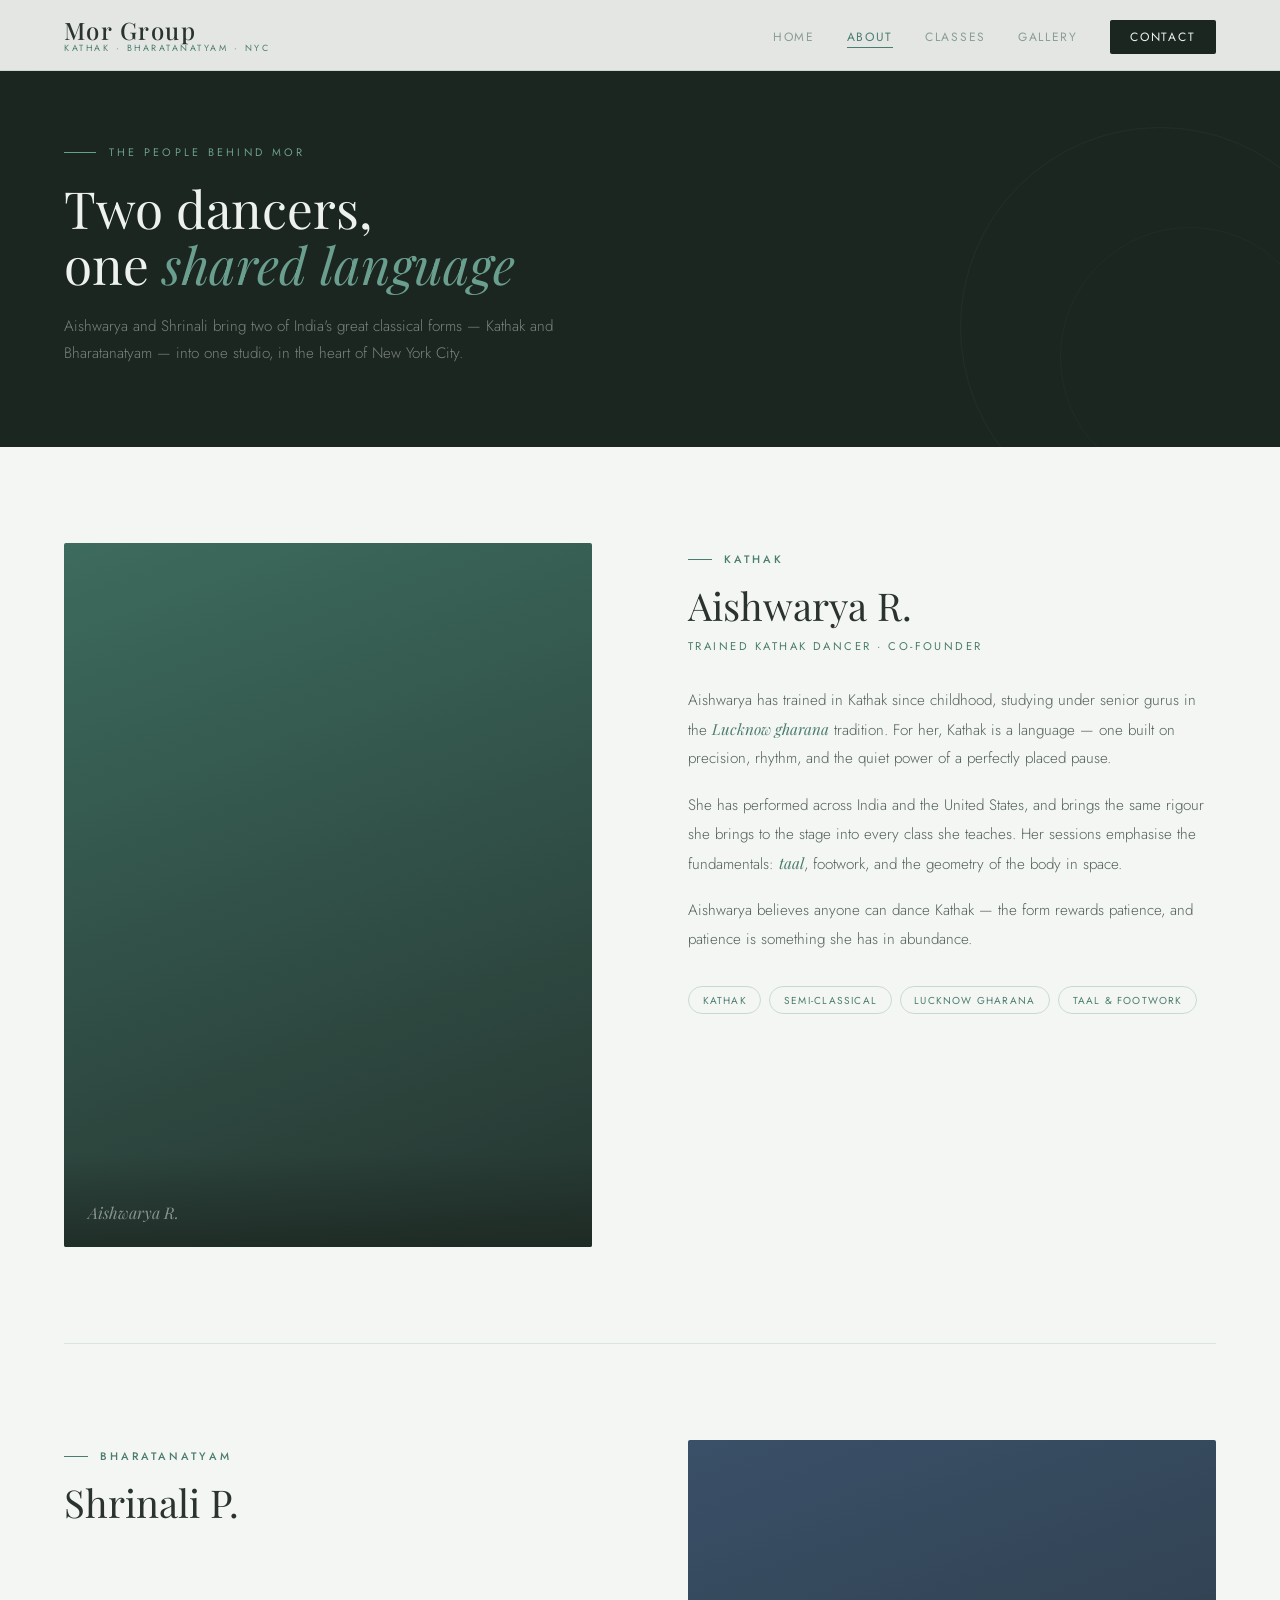
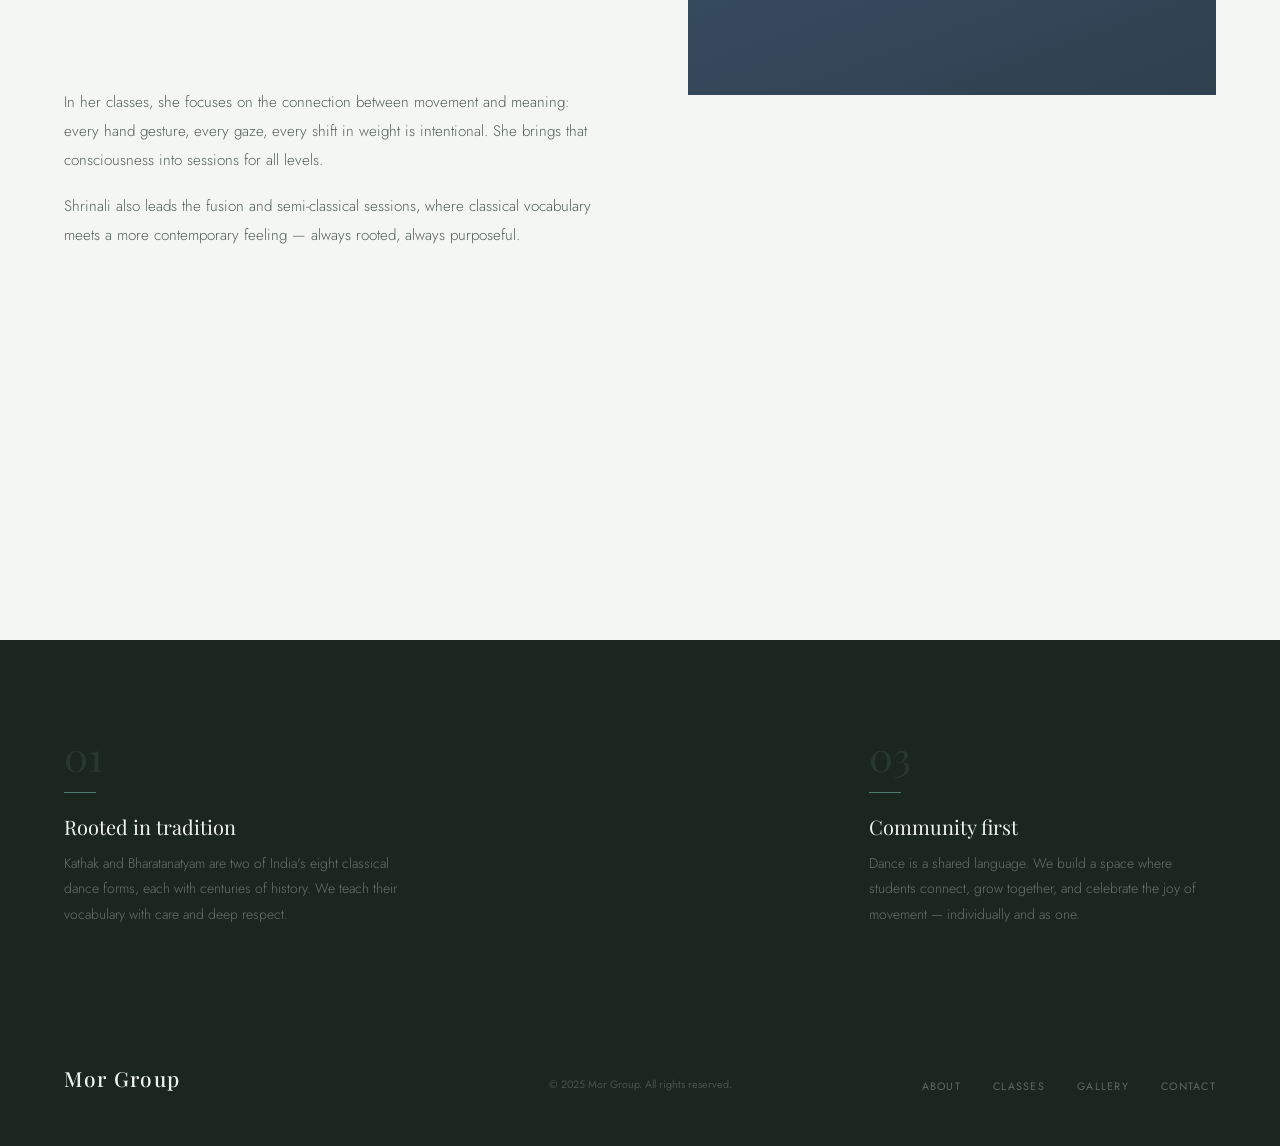
==== about.html @ d3e34741 "Initial site" ====
<!DOCTYPE html>
<html lang="en">
<head>
<meta charset="UTF-8" />
<meta name="viewport" content="width=device-width, initial-scale=1.0" />
<title>About · Mor Group</title>
<meta name="description" content="Meet Aishwarya R. and Shrinali P. — the dancers behind Mor Group." />
<link rel="preconnect" href="https://fonts.googleapis.com" />
<link rel="preconnect" href="https://fonts.gstatic.com" crossorigin />
<link href="https://fonts.googleapis.com/css2?family=Playfair+Display:ital,wght@0,400;0,500;1,400;1,500&family=Jost:wght@300;400;500&display=swap" rel="stylesheet" />
<link rel="stylesheet" href="css/style.css" />
<style>
.about-body { padding: 6rem 4rem; background: var(--bg); }

.instructor-section {
  display: grid; grid-template-columns: 1fr 1fr; gap: 6rem; align-items: start;
  margin-bottom: 6rem; padding-bottom: 6rem; border-bottom: 1px solid var(--border);
}
.instructor-section:last-child { border-bottom: none; margin-bottom: 0; padding-bottom: 0; }
.instructor-section.flip { direction: rtl; }
.instructor-section.flip > * { direction: ltr; }

.instructor-photo {
  aspect-ratio: 3/4; border-radius: 2px; overflow: hidden; position: relative;
  display: flex; align-items: flex-end;
}
.instructor-photo.aishwarya {
  background: linear-gradient(160deg, #3D6B5E, #253530);
}
.instructor-photo.shrinali {
  background: linear-gradient(160deg, #3A5068, #253035);
}
.instructor-photo img { position: absolute; inset: 0; }
.instructor-photo-label {
  position: relative; z-index: 1; width: 100%;
  padding: 3rem 1.5rem 1.5rem;
  background: linear-gradient(to top, rgba(28,38,32,0.7), transparent);
  font-family: 'Playfair Display', serif; font-style: italic;
  font-size: 1rem; color: rgba(238,242,238,0.5);
}

.instructor-text { padding-top: 0.5rem; }
.instructor-name {
  font-family: 'Playfair Display', serif;
  font-size: clamp(2rem, 3vw, 2.8rem); font-weight: 400; color: var(--text);
  margin-bottom: 0.4rem;
}
.instructor-role {
  font-size: 0.7rem; letter-spacing: 0.22em; text-transform: uppercase;
  color: var(--teal); margin-bottom: 2rem;
}
.instructor-bio p {
  font-size: 0.95rem; color: var(--text-mid); line-height: 1.9;
  font-weight: 300; margin-bottom: 1.1rem;
}
.instructor-bio p em {
  font-family: 'Playfair Display', serif; font-style: italic; color: var(--teal);
}
.instructor-tags {
  display: flex; flex-wrap: wrap; gap: 0.5rem; margin-top: 2rem;
}
.itag {
  padding: 0.35rem 0.85rem; border-radius: 100px;
  font-size: 0.63rem; letter-spacing: 0.12em; text-transform: uppercase;
  border: 1px solid var(--teal-pale); color: var(--teal);
}

/* Philosophy */
.philosophy {
  background: var(--bg-dark); padding: 6rem 4rem;
  display: grid; grid-template-columns: repeat(3,1fr); gap: 3.5rem;
  position: relative; overflow: hidden;
}
.philosophy::before {
  content: 'मोर';
  position: absolute; right: 2rem; top: 50%; transform: translateY(-50%);
  font-family: serif; font-size: 18rem; color: rgba(106,158,143,0.04);
  pointer-events: none; user-select: none; line-height: 1;
}
.phil-num {
  font-family: 'Playfair Display', serif;
  font-size: 2.5rem; color: rgba(106,158,143,0.15); line-height: 1; margin-bottom: 1rem;
}
.phil-divider { width: 2rem; height: 1px; background: var(--teal); margin-bottom: 1.2rem; }
.phil-title {
  font-family: 'Playfair Display', serif;
  font-size: 1.25rem; color: var(--text-inv); margin-bottom: 0.7rem;
}
.phil-body { font-size: 0.87rem; color: rgba(238,242,238,0.37); line-height: 1.85; font-weight: 300; }

@media (max-width: 820px) {
  .about-body { padding: 4rem 1.5rem; }
  .instructor-section { grid-template-columns: 1fr; gap: 2.5rem; margin-bottom: 4rem; padding-bottom: 4rem; }
  .instructor-section.flip { direction: ltr; }
  .philosophy { grid-template-columns: 1fr; padding: 5rem 1.5rem; gap: 2.5rem; }
  .philosophy::before { display: none; }
}
</style>
</head>
<body>

<nav id="nav">
  <a href="index.html" class="nav-logo">
    <span class="nav-logo-main">Mor Group</span>
    <span class="nav-logo-sub">Kathak · Bharatanatyam · NYC</span>
  </a>
  <ul class="nav-links">
    <li><a href="index.html">Home</a></li>
    <li><a href="about.html" class="active">About</a></li>
    <li><a href="classes.html">Classes</a></li>
    <li><a href="gallery.html">Gallery</a></li>
    <li><a href="contact.html" class="nav-cta">Contact</a></li>
  </ul>
  <button class="hamburger" aria-label="Open menu" onclick="openMenu()">
    <span></span><span></span><span></span>
  </button>
</nav>

<div class="mobile-menu" id="mobileMenu">
  <button class="mobile-close" onclick="closeMenu()">✕</button>
  <a href="index.html"   onclick="closeMenu()">Home</a>
  <a href="about.html"   onclick="closeMenu()">About</a>
  <a href="classes.html" onclick="closeMenu()">Classes</a>
  <a href="gallery.html" onclick="closeMenu()">Gallery</a>
  <a href="contact.html" onclick="closeMenu()">Contact</a>
</div>

<div class="page-header">
  <div class="page-header-eyebrow">The people behind Mor</div>
  <h1>Two dancers,<br>one <em>shared language</em></h1>
  <p class="page-header-sub">
    Aishwarya and Shrinali bring two of India's great classical forms — Kathak and Bharatanatyam —
    into one studio, in the heart of New York City.
  </p>
</div>

<div class="about-body">

  <!-- Aishwarya -->
  <div class="instructor-section">
    <div class="instructor-photo aishwarya anim">
      <!-- ADD PHOTO: <img src="images/aishwarya.jpg" alt="Aishwarya R." /> -->
      <div class="instructor-photo-label">Aishwarya R.</div>
    </div>
    <div class="instructor-text">
      <div class="stag anim">Kathak</div>
      <div class="instructor-name anim d1">Aishwarya R.</div>
      <div class="instructor-role anim d1">Trained Kathak Dancer · Co-founder</div>
      <div class="instructor-bio">
        <p class="anim d2">
          Aishwarya has trained in Kathak since childhood, studying under senior gurus in the
          <em>Lucknow gharana</em> tradition. For her, Kathak is a language — one built on precision,
          rhythm, and the quiet power of a perfectly placed pause.
        </p>
        <p class="anim d2">
          She has performed across India and the United States, and brings the same rigour
          she brings to the stage into every class she teaches. Her sessions emphasise the
          fundamentals: <em>taal</em>, footwork, and the geometry of the body in space.
        </p>
        <p class="anim d3">
          Aishwarya believes anyone can dance Kathak — the form rewards patience,
          and patience is something she has in abundance.
        </p>
      </div>
      <div class="instructor-tags anim d3">
        <span class="itag">Kathak</span>
        <span class="itag">Semi-Classical</span>
        <span class="itag">Lucknow Gharana</span>
        <span class="itag">Taal & Footwork</span>
      </div>
    </div>
  </div>

  <!-- Shrinali -->
  <div class="instructor-section flip">
    <div class="instructor-photo shrinali anim">
      <!-- ADD PHOTO: <img src="images/shrinali.jpg" alt="Shrinali P." /> -->
      <div class="instructor-photo-label">Shrinali P.</div>
    </div>
    <div class="instructor-text">
      <div class="stag anim">Bharatanatyam</div>
      <div class="instructor-name anim d1">Shrinali P.</div>
      <div class="instructor-role anim d1">Trained Bharatanatyam Dancer · Co-founder</div>
      <div class="instructor-bio">
        <p class="anim d2">
          Shrinali's foundation is in Bharatanatyam — a form built on geometry, devotion,
          and the expressive power of <em>abhinaya</em>. She trained formally from a young age
          and went on to perform and teach across studios in India before moving to New York.
        </p>
        <p class="anim d2">
          In her classes, she focuses on the connection between movement and meaning:
          every hand gesture, every gaze, every shift in weight is intentional.
          She brings that consciousness into sessions for all levels.
        </p>
        <p class="anim d3">
          Shrinali also leads the fusion and semi-classical sessions, where classical
          vocabulary meets a more contemporary feeling — always rooted, always purposeful.
        </p>
      </div>
      <div class="instructor-tags anim d3">
        <span class="itag">Bharatanatyam</span>
        <span class="itag">Abhinaya</span>
        <span class="itag">Fusion</span>
        <span class="itag">Youth Classes</span>
      </div>
    </div>
  </div>

</div>

<!-- Philosophy -->
<div class="philosophy">
  <div class="anim d1">
    <div class="phil-num">01</div>
    <div class="phil-divider"></div>
    <div class="phil-title">Rooted in tradition</div>
    <p class="phil-body">Kathak and Bharatanatyam are two of India's eight classical dance forms, each with centuries of history. We teach their vocabulary with care and deep respect.</p>
  </div>
  <div class="anim d2">
    <div class="phil-num">02</div>
    <div class="phil-divider"></div>
    <div class="phil-title">Open to everyone</div>
    <p class="phil-body">You don't need a background in dance to begin. Our beginner sessions welcome total newcomers — curiosity and an open mind are the only requirements.</p>
  </div>
  <div class="anim d3">
    <div class="phil-num">03</div>
    <div class="phil-divider"></div>
    <div class="phil-title">Community first</div>
    <p class="phil-body">Dance is a shared language. We build a space where students connect, grow together, and celebrate the joy of movement — individually and as one.</p>
  </div>
</div>

<footer>
  <div>
    <div class="footer-logo-main">Mor Group</div>
    <div class="footer-logo-sub">Kathak · Bharatanatyam · NYC</div>
  </div>
  <div class="footer-copy">© 2025 Mor Group. All rights reserved.</div>
  <ul class="footer-links">
    <li><a href="about.html">About</a></li>
    <li><a href="classes.html">Classes</a></li>
    <li><a href="gallery.html">Gallery</a></li>
    <li><a href="contact.html">Contact</a></li>
  </ul>
</footer>

<script>
const nav = document.getElementById('nav');
window.addEventListener('scroll', () => nav.classList.toggle('scrolled', window.scrollY > 40));
function openMenu()  { document.getElementById('mobileMenu').classList.add('open'); }
function closeMenu() { document.getElementById('mobileMenu').classList.remove('open'); }
const anims = document.querySelectorAll('.anim');
const obs = new IntersectionObserver(entries => {
  entries.forEach(e => { if (e.isIntersecting) { e.target.classList.add('visible'); obs.unobserve(e.target); } });
}, { threshold: 0.1 });
anims.forEach(el => obs.observe(el));
</script>
</body>
</html>
---- css/style.css ----
/* ── RESET ── */
*, *::before, *::after { box-sizing: border-box; margin: 0; padding: 0; }
html { scroll-behavior: smooth; font-size: 16px; }

/* ── PALETTE ── */
:root {
  --bg:          #F4F6F3;
  --bg-alt:      #EDF0EC;
  --bg-dark:     #1C2620;
  --bg-mid:      #253530;

  --teal:        #4A7C6F;
  --teal-light:  #6A9E8F;
  --teal-pale:   #C8D9D4;

  --gold:        #B8924A;

  --text:        #2A332E;
  --text-mid:    #526158;
  --text-muted:  #8A9E93;
  --text-inv:    #EEF2EE;

  --border:      rgba(74,124,111,0.15);
  --radius:      2px;
}

body {
  font-family: 'Jost', sans-serif;
  background: var(--bg);
  color: var(--text);
  overflow-x: hidden;
  -webkit-font-smoothing: antialiased;
}
a { text-decoration: none; color: inherit; }
img { display: block; width: 100%; height: 100%; object-fit: cover; }

/* ── NAV ── */
nav {
  position: fixed; top: 0; left: 0; right: 0; z-index: 200;
  display: flex; align-items: center; justify-content: space-between;
  padding: 1.1rem 4rem;
  background: rgba(244,246,243,0.93);
  backdrop-filter: blur(16px);
  -webkit-backdrop-filter: blur(16px);
  border-bottom: 1px solid var(--border);
  transition: box-shadow 0.3s;
}
nav.scrolled { box-shadow: 0 2px 28px rgba(28,38,32,0.07); }

.nav-logo { display: flex; flex-direction: column; line-height: 1; }
.nav-logo-main {
  font-family: 'Playfair Display', serif;
  font-size: 1.5rem; font-weight: 500; letter-spacing: 0.06em; color: var(--text);
}
.nav-logo-sub {
  font-size: 0.56rem; letter-spacing: 0.28em; text-transform: uppercase;
  color: var(--teal); margin-top: 2px;
}

.nav-links { display: flex; align-items: center; gap: 2rem; list-style: none; }
.nav-links a {
  font-size: 0.75rem; letter-spacing: 0.14em; text-transform: uppercase;
  color: var(--text-muted); transition: color 0.25s;
}
.nav-links a:hover,
.nav-links a.active { color: var(--teal); }
.nav-links a.active { border-bottom: 1px solid var(--teal); padding-bottom: 1px; }

.nav-cta {
  background: var(--bg-dark) !important;
  color: var(--text-inv) !important;
  padding: 0.5rem 1.3rem; border-radius: var(--radius);
  border-bottom: none !important;
  transition: background 0.25s !important;
}
.nav-cta:hover { background: var(--teal) !important; color: var(--text-inv) !important; }

.hamburger {
  display: none; flex-direction: column; gap: 5px;
  cursor: pointer; background: none; border: none; padding: 4px;
}
.hamburger span { display: block; width: 22px; height: 1.5px; background: var(--text); }

.mobile-menu {
  display: none; position: fixed; inset: 0; z-index: 150;
  background: var(--bg-dark); flex-direction: column;
  align-items: center; justify-content: center; gap: 2.5rem;
}
.mobile-menu.open { display: flex; }
.mobile-menu a {
  font-family: 'Playfair Display', serif;
  font-size: 2.4rem; font-weight: 400; color: var(--text-inv); transition: color 0.2s;
}
.mobile-menu a:hover { color: var(--teal-light); }
.mobile-close {
  position: absolute; top: 1.5rem; right: 2rem;
  font-size: 1.4rem; cursor: pointer; background: none;
  border: none; color: rgba(238,242,238,0.4);
}

/* ── PAGE HEADER (used on inner pages) ── */
.page-header {
  background: var(--bg-dark);
  padding: 9rem 4rem 5rem;
  position: relative; overflow: hidden;
}
.page-header::before {
  content: '';
  position: absolute; bottom: -80px; right: -80px;
  width: 400px; height: 400px;
  border: 1px solid rgba(106,158,143,0.08);
  border-radius: 50%; pointer-events: none;
}
.page-header::after {
  content: '';
  position: absolute; bottom: -40px; right: -40px;
  width: 260px; height: 260px;
  border: 1px solid rgba(106,158,143,0.05);
  border-radius: 50%; pointer-events: none;
}
.page-header-eyebrow {
  display: flex; align-items: center; gap: 0.8rem;
  font-size: 0.68rem; letter-spacing: 0.3em; text-transform: uppercase;
  color: var(--teal-light); margin-bottom: 1.25rem;
}
.page-header-eyebrow::before {
  content: ''; display: block; width: 2rem; height: 1px;
  background: var(--teal-light); flex-shrink: 0;
}
.page-header h1 {
  font-family: 'Playfair Display', serif;
  font-size: clamp(2.5rem, 4vw, 4rem); font-weight: 400;
  line-height: 1.1; color: var(--text-inv);
}
.page-header h1 em { font-style: italic; color: var(--teal-light); }
.page-header-sub {
  font-size: 0.95rem; color: rgba(238,242,238,0.45);
  line-height: 1.8; font-weight: 300; max-width: 500px; margin-top: 1.25rem;
}

/* ── SHARED HELPERS ── */
.stag {
  display: flex; align-items: center; gap: 0.75rem;
  font-size: 0.68rem; letter-spacing: 0.28em; text-transform: uppercase;
  color: var(--teal); font-weight: 500; margin-bottom: 0.75rem;
}
.stag::before { content: ''; display: block; width: 1.5rem; height: 1px; background: var(--teal); }

.stitle {
  font-family: 'Playfair Display', serif;
  font-size: clamp(1.8rem, 2.8vw, 2.6rem); font-weight: 400;
  line-height: 1.2; color: var(--text);
}
.stitle em { font-style: italic; color: var(--teal); }

.btn-primary {
  display: inline-flex; align-items: center;
  background: var(--teal); color: #fff;
  padding: 0.85rem 2rem; border-radius: var(--radius);
  font-size: 0.75rem; letter-spacing: 0.16em; text-transform: uppercase;
  font-weight: 500; transition: background 0.25s;
}
.btn-primary:hover { background: var(--teal-light); }

.btn-dark {
  display: inline-flex; align-items: center;
  background: var(--bg-dark); color: var(--text-inv);
  padding: 0.85rem 2rem; border-radius: var(--radius);
  font-size: 0.75rem; letter-spacing: 0.16em; text-transform: uppercase;
  font-weight: 500; transition: background 0.25s;
}
.btn-dark:hover { background: var(--teal); }

.btn-ghost {
  display: inline-flex; align-items: center;
  border: 1px solid rgba(106,158,143,0.35); color: rgba(238,242,238,0.6);
  padding: 0.85rem 2rem; border-radius: var(--radius);
  font-size: 0.75rem; letter-spacing: 0.16em; text-transform: uppercase;
  font-weight: 400; transition: all 0.25s;
}
.btn-ghost:hover { border-color: var(--teal-light); color: var(--text-inv); }

/* ── FOOTER ── */
footer {
  background: var(--bg-dark); padding: 2.5rem 4rem;
  display: grid; grid-template-columns: 1fr auto 1fr;
  align-items: center; gap: 2rem;
}
.footer-logo-main {
  font-family: 'Playfair Display', serif;
  font-size: 1.3rem; font-weight: 500; color: var(--text-inv); letter-spacing: 0.06em;
}
.footer-logo-sub {
  font-size: 0.55rem; letter-spacing: 0.26em; text-transform: uppercase;
  color: var(--teal-light); opacity: 0.55; margin-top: 2px;
}
.footer-copy { font-size: 0.67rem; color: rgba(238,242,238,0.22); text-align: center; }
.footer-links { display: flex; gap: 2rem; justify-content: flex-end; list-style: none; }
.footer-links a {
  font-size: 0.67rem; letter-spacing: 0.12em; text-transform: uppercase;
  color: rgba(238,242,238,0.32); transition: color 0.25s;
}
.footer-links a:hover { color: var(--teal-light); }

/* ── ANIMATIONS ── */
@keyframes fadeUp {
  from { opacity: 0; transform: translateY(20px); }
  to   { opacity: 1; transform: translateY(0); }
}
.anim { opacity: 0; }
.anim.visible { animation: fadeUp 0.75s ease forwards; }
.d1 { animation-delay: 0.08s; }
.d2 { animation-delay: 0.18s; }
.d3 { animation-delay: 0.28s; }
.d4 { animation-delay: 0.4s; }

/* ── RESPONSIVE ── */
@media (max-width: 820px) {
  nav { padding: 1rem 1.5rem; }
  .nav-links { display: none; }
  .hamburger { display: flex; }
  .page-header { padding: 7rem 1.5rem 3.5rem; }
  footer {
    grid-template-columns: 1fr; text-align: center; padding: 2rem 1.5rem; gap: 1rem;
  }
  .footer-links { justify-content: center; }
}
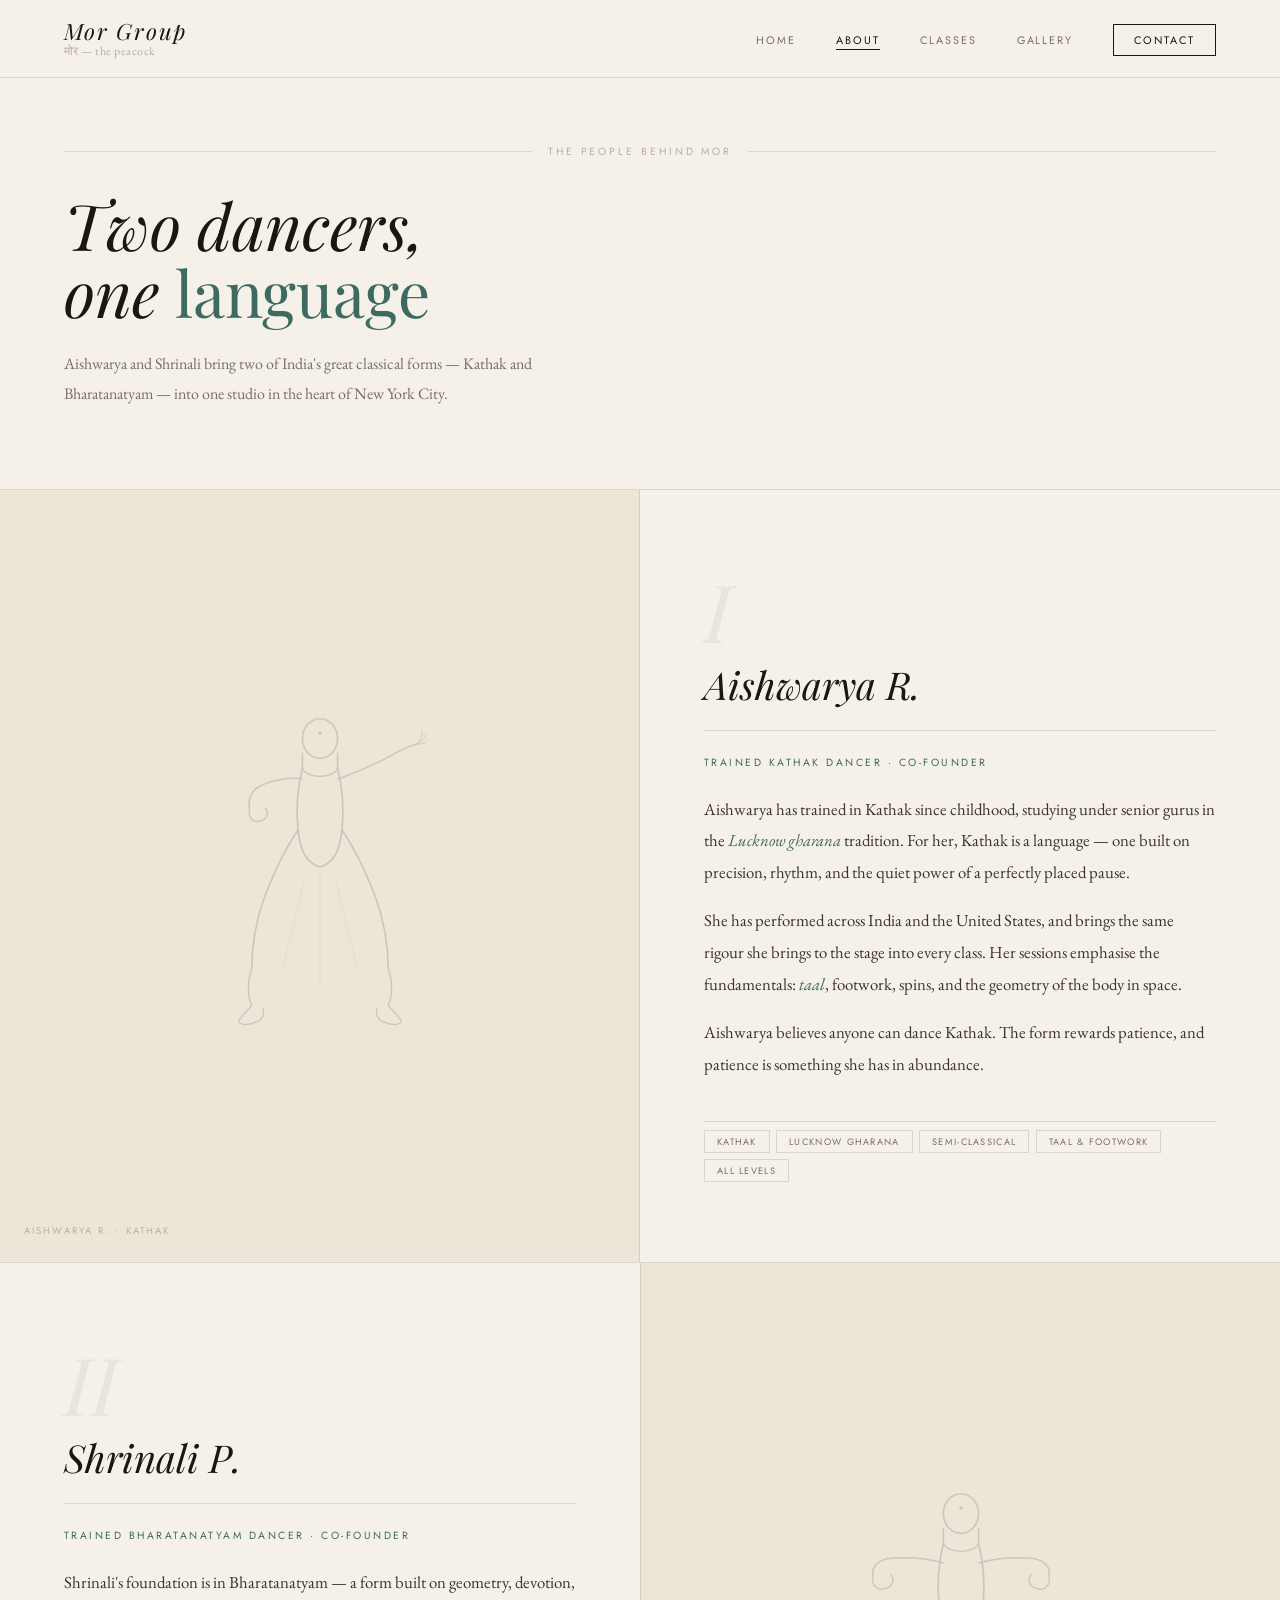
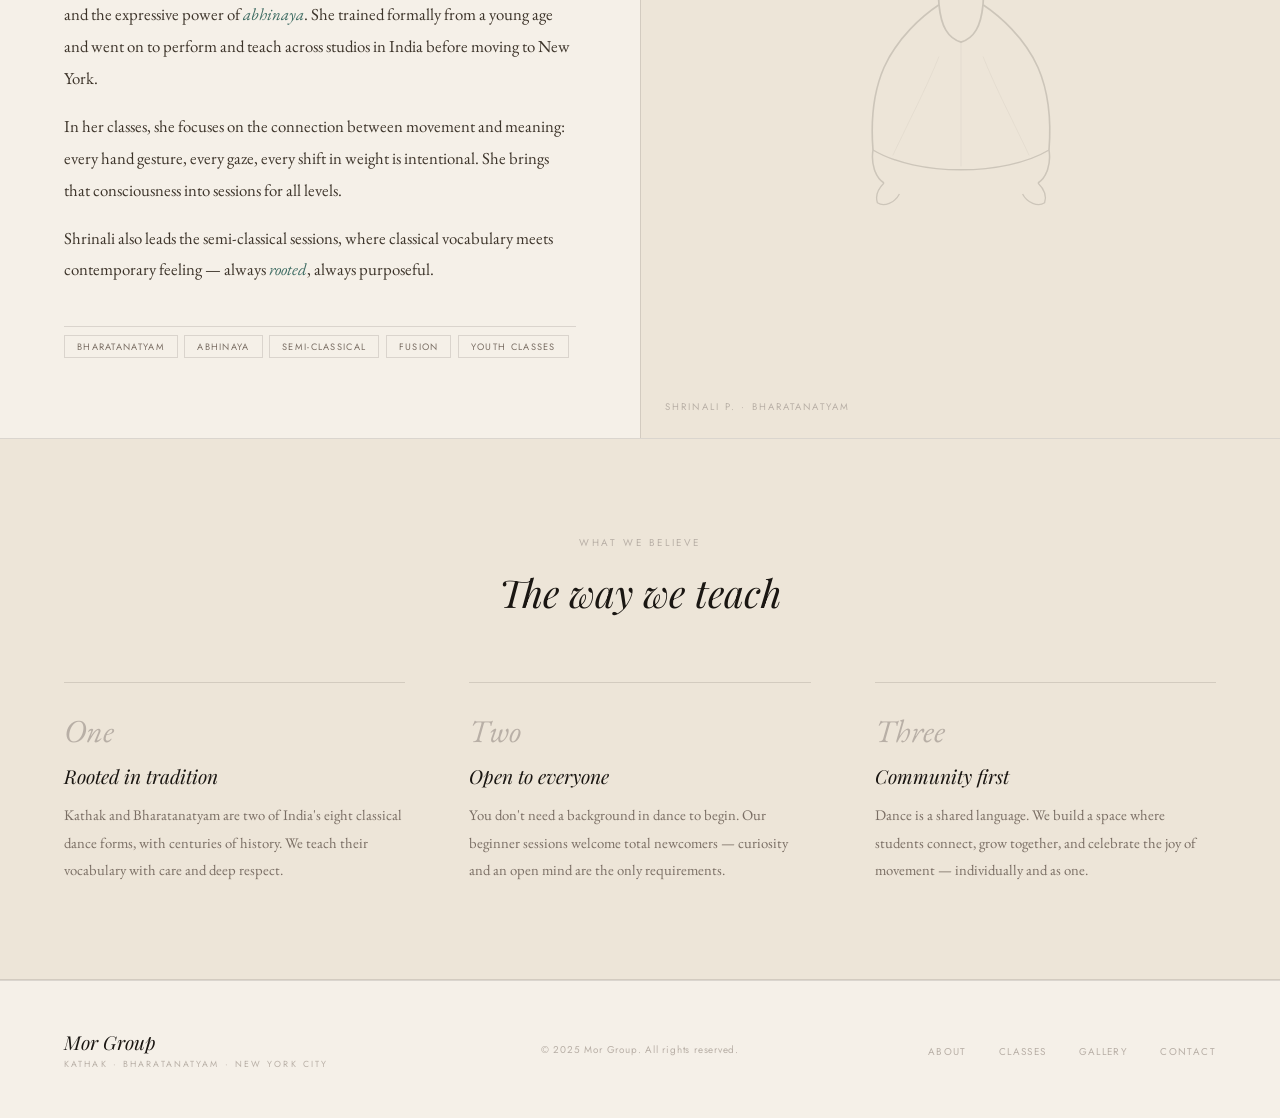
==== commit c5ab9713: "Redesign — ink editorial aesthetic" ====
--- a/about.html
+++ b/about.html
@@ -4,96 +4,97 @@
 <meta charset="UTF-8" />
 <meta name="viewport" content="width=device-width, initial-scale=1.0" />
 <title>About · Mor Group</title>
-<meta name="description" content="Meet Aishwarya R. and Shrinali P. — the dancers behind Mor Group." />
 <link rel="preconnect" href="https://fonts.googleapis.com" />
 <link rel="preconnect" href="https://fonts.gstatic.com" crossorigin />
-<link href="https://fonts.googleapis.com/css2?family=Playfair+Display:ital,wght@0,400;0,500;1,400;1,500&family=Jost:wght@300;400;500&display=swap" rel="stylesheet" />
+<link href="https://fonts.googleapis.com/css2?family=EB+Garamond:ital,wght@0,400;0,500;1,400;1,500&family=Playfair+Display:ital,wght@0,400;0,500;1,400;1,500&family=Jost:wght@300;400;500&display=swap" rel="stylesheet" />
 <link rel="stylesheet" href="css/style.css" />
 <style>
-.about-body { padding: 6rem 4rem; background: var(--bg); }
-
+
+.about-body { padding: 0; }
+
+/* Each instructor gets a full-width two-column section */
 .instructor-section {
-  display: grid; grid-template-columns: 1fr 1fr; gap: 6rem; align-items: start;
-  margin-bottom: 6rem; padding-bottom: 6rem; border-bottom: 1px solid var(--border);
-}
-.instructor-section:last-child { border-bottom: none; margin-bottom: 0; padding-bottom: 0; }
+  display: grid; grid-template-columns: 1fr 1fr;
+  border-bottom: 1px solid var(--rule); min-height: 70vh;
+}
 .instructor-section.flip { direction: rtl; }
 .instructor-section.flip > * { direction: ltr; }
 
 .instructor-photo {
-  aspect-ratio: 3/4; border-radius: 2px; overflow: hidden; position: relative;
-  display: flex; align-items: flex-end;
-}
-.instructor-photo.aishwarya {
-  background: linear-gradient(160deg, #3D6B5E, #253530);
-}
-.instructor-photo.shrinali {
-  background: linear-gradient(160deg, #3A5068, #253035);
-}
+  position: relative; overflow: hidden;
+  display: flex; align-items: center; justify-content: center;
+  background: var(--cream-warm); border-right: 1px solid var(--rule);
+  min-height: 500px;
+}
+.instructor-section.flip .instructor-photo { border-right: none; border-left: 1px solid var(--rule); }
 .instructor-photo img { position: absolute; inset: 0; }
+.instructor-svg {
+  width: 55%; max-width: 220px; opacity: 0.15;
+}
 .instructor-photo-label {
-  position: relative; z-index: 1; width: 100%;
-  padding: 3rem 1.5rem 1.5rem;
-  background: linear-gradient(to top, rgba(28,38,32,0.7), transparent);
-  font-family: 'Playfair Display', serif; font-style: italic;
-  font-size: 1rem; color: rgba(238,242,238,0.5);
-}
-
-.instructor-text { padding-top: 0.5rem; }
+  position: absolute; bottom: 1.5rem; left: 1.5rem;
+  font-family: 'Jost', sans-serif;
+  font-size: 0.6rem; letter-spacing: 0.22em; text-transform: uppercase; color: var(--ink-faint);
+}
+
+.instructor-text {
+  padding: 5rem 4rem; display: flex; flex-direction: column; justify-content: center; gap: 1.5rem;
+}
+.instructor-index {
+  font-family: 'Playfair Display', serif; font-style: italic;
+  font-size: 5rem; color: rgba(26,22,18,0.05); line-height: 1;
+  margin-bottom: -1rem;
+}
 .instructor-name {
-  font-family: 'Playfair Display', serif;
-  font-size: clamp(2rem, 3vw, 2.8rem); font-weight: 400; color: var(--text);
-  margin-bottom: 0.4rem;
+  font-family: 'Playfair Display', serif; font-style: italic;
+  font-size: clamp(2rem, 3vw, 3rem); font-weight: 400; color: var(--ink);
+  border-bottom: 1px solid var(--rule); padding-bottom: 1.25rem;
 }
 .instructor-role {
-  font-size: 0.7rem; letter-spacing: 0.22em; text-transform: uppercase;
-  color: var(--teal); margin-bottom: 2rem;
+  font-family: 'Jost', sans-serif;
+  font-size: 0.65rem; letter-spacing: 0.24em; text-transform: uppercase; color: var(--teal);
 }
 .instructor-bio p {
-  font-size: 0.95rem; color: var(--text-mid); line-height: 1.9;
-  font-weight: 300; margin-bottom: 1.1rem;
-}
-.instructor-bio p em {
-  font-family: 'Playfair Display', serif; font-style: italic; color: var(--teal);
-}
+  font-family: 'EB Garamond', serif;
+  font-size: 1.05rem; color: var(--ink-mid); line-height: 1.9; margin-bottom: 1rem;
+}
+.instructor-bio p em { color: var(--teal); }
 .instructor-tags {
-  display: flex; flex-wrap: wrap; gap: 0.5rem; margin-top: 2rem;
+  display: flex; flex-wrap: wrap; gap: 0.4rem; padding-top: 0.5rem; border-top: 1px solid var(--rule);
 }
 .itag {
-  padding: 0.35rem 0.85rem; border-radius: 100px;
-  font-size: 0.63rem; letter-spacing: 0.12em; text-transform: uppercase;
-  border: 1px solid var(--teal-pale); color: var(--teal);
+  padding: 0.25rem 0.75rem; border: 1px solid var(--rule);
+  font-family: 'Jost', sans-serif;
+  font-size: 0.58rem; letter-spacing: 0.14em; text-transform: uppercase; color: var(--ink-muted);
 }
 
 /* Philosophy */
-.philosophy {
-  background: var(--bg-dark); padding: 6rem 4rem;
-  display: grid; grid-template-columns: repeat(3,1fr); gap: 3.5rem;
-  position: relative; overflow: hidden;
-}
-.philosophy::before {
-  content: 'मोर';
-  position: absolute; right: 2rem; top: 50%; transform: translateY(-50%);
-  font-family: serif; font-size: 18rem; color: rgba(106,158,143,0.04);
-  pointer-events: none; user-select: none; line-height: 1;
-}
+.philosophy { padding: 6rem 4rem; border-bottom: 1px solid var(--rule); background: var(--cream-warm); }
+.philosophy-header { margin-bottom: 4rem; text-align: center; }
+.philosophy-title {
+  font-family: 'Playfair Display', serif; font-style: italic;
+  font-size: clamp(1.8rem, 3vw, 2.8rem); font-weight: 400; color: var(--ink);
+}
+.philosophy-grid { display: grid; grid-template-columns: repeat(3,1fr); gap: 4rem; }
+.phil-item { border-top: 1px solid var(--rule); padding-top: 2rem; }
 .phil-num {
-  font-family: 'Playfair Display', serif;
-  font-size: 2.5rem; color: rgba(106,158,143,0.15); line-height: 1; margin-bottom: 1rem;
-}
-.phil-divider { width: 2rem; height: 1px; background: var(--teal); margin-bottom: 1.2rem; }
+  font-family: 'EB Garamond', serif; font-style: italic;
+  font-size: 2rem; color: var(--ink-faint); line-height: 1; margin-bottom: 1rem;
+}
 .phil-title {
-  font-family: 'Playfair Display', serif;
-  font-size: 1.25rem; color: var(--text-inv); margin-bottom: 0.7rem;
-}
-.phil-body { font-size: 0.87rem; color: rgba(238,242,238,0.37); line-height: 1.85; font-weight: 300; }
+  font-family: 'Playfair Display', serif; font-style: italic;
+  font-size: 1.2rem; color: var(--ink); margin-bottom: 0.75rem;
+}
+.phil-body { font-size: 0.92rem; color: var(--ink-muted); line-height: 1.85; }
 
 @media (max-width: 820px) {
-  .about-body { padding: 4rem 1.5rem; }
-  .instructor-section { grid-template-columns: 1fr; gap: 2.5rem; margin-bottom: 4rem; padding-bottom: 4rem; }
+  .instructor-section { grid-template-columns: 1fr; direction: ltr; }
   .instructor-section.flip { direction: ltr; }
-  .philosophy { grid-template-columns: 1fr; padding: 5rem 1.5rem; gap: 2.5rem; }
-  .philosophy::before { display: none; }
+  .instructor-section.flip .instructor-photo { border-left: none; border-bottom: 1px solid var(--rule); }
+  .instructor-photo { min-height: 55vw; border-right: none; border-bottom: 1px solid var(--rule); }
+  .instructor-text { padding: 3rem 1.5rem; }
+  .philosophy { padding: 4rem 1.5rem; }
+  .philosophy-grid { grid-template-columns: 1fr; gap: 2.5rem; }
 }
 </style>
 </head>
@@ -102,7 +103,7 @@
 <nav id="nav">
   <a href="index.html" class="nav-logo">
     <span class="nav-logo-main">Mor Group</span>
-    <span class="nav-logo-sub">Kathak · Bharatanatyam · NYC</span>
+    <span class="nav-logo-hindi">मोर — the peacock</span>
   </a>
   <ul class="nav-links">
     <li><a href="index.html">Home</a></li>
@@ -126,11 +127,13 @@
 </div>
 
 <div class="page-header">
-  <div class="page-header-eyebrow">The people behind Mor</div>
-  <h1>Two dancers,<br>one <em>shared language</em></h1>
+  <div class="page-header-rule">
+    <span class="page-header-eyebrow">The people behind Mor</span>
+  </div>
+  <h1>Two dancers,<br>one <em>language</em></h1>
   <p class="page-header-sub">
     Aishwarya and Shrinali bring two of India's great classical forms — Kathak and Bharatanatyam —
-    into one studio, in the heart of New York City.
+    into one studio in the heart of New York City.
   </p>
 </div>
 
@@ -138,68 +141,92 @@
 
   <!-- Aishwarya -->
   <div class="instructor-section">
-    <div class="instructor-photo aishwarya anim">
+    <div class="instructor-photo anim">
       <!-- ADD PHOTO: <img src="images/aishwarya.jpg" alt="Aishwarya R." /> -->
-      <div class="instructor-photo-label">Aishwarya R.</div>
+      <svg class="instructor-svg" viewBox="0 0 200 320" fill="none" xmlns="http://www.w3.org/2000/svg" aria-hidden="true">
+        <ellipse cx="100" cy="35" rx="16" ry="18" stroke="#1A1612" stroke-width="1.5" fill="none"/>
+        <circle cx="100" cy="30" r="1.5" fill="#1A1612"/>
+        <path d="M84 48 L84 62 M116 48 L116 62" stroke="#1A1612" stroke-width="1.4"/>
+        <path d="M84 62 C88 72 112 72 116 62" stroke="#1A1612" stroke-width="1.2" fill="none"/>
+        <path d="M84 62 C80 78 78 98 80 118 C82 138 88 148 100 152 C112 148 118 138 120 118 C122 98 120 78 116 62" stroke="#1A1612" stroke-width="1.6" fill="none"/>
+        <path d="M116 72 C126 68 144 62 162 52 C172 46 180 42 188 40" stroke="#1A1612" stroke-width="1.4" fill="none"/>
+        <path d="M188 40 C192 36 194 32 192 28 M188 40 C193 37 196 35 196 31 M188 40 C194 40 197 39 198 36" stroke="#1A1612" stroke-width="0.9" fill="none"/>
+        <path d="M84 72 C74 70 58 72 46 78 C38 82 34 90 36 98" stroke="#1A1612" stroke-width="1.4" fill="none"/>
+        <path d="M36 98 C34 106 38 112 46 110 C52 108 54 102 50 98" stroke="#1A1612" stroke-width="1.2" fill="none"/>
+        <path d="M80 118 C72 130 60 152 50 178 C42 200 38 224 38 244" stroke="#1A1612" stroke-width="1.5" fill="none"/>
+        <path d="M120 118 C128 130 140 152 150 178 C158 200 162 224 162 244" stroke="#1A1612" stroke-width="1.5" fill="none"/>
+        <path d="M38 244 C34 256 34 268 38 278" stroke="#1A1612" stroke-width="1.3"/>
+        <path d="M162 244 C166 256 166 268 162 278" stroke="#1A1612" stroke-width="1.3"/>
+        <path d="M38 278 C32 284 28 288 26 292 C28 296 36 296 44 292 C48 289 50 285 48 280" stroke="#1A1612" stroke-width="1.2" fill="none"/>
+        <path d="M162 278 C168 284 172 288 174 292 C172 296 164 296 156 292 C152 289 150 285 152 280" stroke="#1A1612" stroke-width="1.2" fill="none"/>
+        <path d="M100 155 L100 260" stroke="#1A1612" stroke-width="0.7" opacity="0.4"/>
+        <path d="M85 165 C80 190 72 220 65 248" stroke="#1A1612" stroke-width="0.7" opacity="0.4"/>
+        <path d="M115 165 C120 190 128 220 135 248" stroke="#1A1612" stroke-width="0.7" opacity="0.4"/>
+      </svg>
+      <span class="instructor-photo-label">Aishwarya R. · Kathak</span>
     </div>
     <div class="instructor-text">
-      <div class="stag anim">Kathak</div>
+      <div class="instructor-index anim">I</div>
       <div class="instructor-name anim d1">Aishwarya R.</div>
       <div class="instructor-role anim d1">Trained Kathak Dancer · Co-founder</div>
-      <div class="instructor-bio">
-        <p class="anim d2">
-          Aishwarya has trained in Kathak since childhood, studying under senior gurus in the
-          <em>Lucknow gharana</em> tradition. For her, Kathak is a language — one built on precision,
-          rhythm, and the quiet power of a perfectly placed pause.
-        </p>
-        <p class="anim d2">
-          She has performed across India and the United States, and brings the same rigour
-          she brings to the stage into every class she teaches. Her sessions emphasise the
-          fundamentals: <em>taal</em>, footwork, and the geometry of the body in space.
-        </p>
-        <p class="anim d3">
-          Aishwarya believes anyone can dance Kathak — the form rewards patience,
-          and patience is something she has in abundance.
-        </p>
+      <div class="instructor-bio anim d2">
+        <p>Aishwarya has trained in Kathak since childhood, studying under senior gurus in the <em>Lucknow gharana</em> tradition. For her, Kathak is a language — one built on precision, rhythm, and the quiet power of a perfectly placed pause.</p>
+        <p>She has performed across India and the United States, and brings the same rigour she brings to the stage into every class. Her sessions emphasise the fundamentals: <em>taal</em>, footwork, spins, and the geometry of the body in space.</p>
+        <p>Aishwarya believes anyone can dance Kathak. The form rewards patience, and patience is something she has in abundance.</p>
       </div>
       <div class="instructor-tags anim d3">
         <span class="itag">Kathak</span>
+        <span class="itag">Lucknow Gharana</span>
         <span class="itag">Semi-Classical</span>
-        <span class="itag">Lucknow Gharana</span>
         <span class="itag">Taal & Footwork</span>
+        <span class="itag">All Levels</span>
       </div>
     </div>
   </div>
 
   <!-- Shrinali -->
   <div class="instructor-section flip">
-    <div class="instructor-photo shrinali anim">
+    <div class="instructor-photo anim">
       <!-- ADD PHOTO: <img src="images/shrinali.jpg" alt="Shrinali P." /> -->
-      <div class="instructor-photo-label">Shrinali P.</div>
+      <svg class="instructor-svg" viewBox="0 0 200 320" fill="none" xmlns="http://www.w3.org/2000/svg" aria-hidden="true">
+        <ellipse cx="100" cy="35" rx="16" ry="18" stroke="#1A1612" stroke-width="1.5" fill="none"/>
+        <circle cx="100" cy="30" r="1.5" fill="#1A1612"/>
+        <path d="M84 48 L84 62 M116 48 L116 62" stroke="#1A1612" stroke-width="1.4"/>
+        <path d="M84 62 C88 72 112 72 116 62" stroke="#1A1612" stroke-width="1.2" fill="none"/>
+        <path d="M84 62 C80 78 78 98 80 118 C82 138 88 148 100 152 C112 148 118 138 120 118 C122 98 120 78 116 62" stroke="#1A1612" stroke-width="1.6" fill="none"/>
+        <!-- Both arms out wide — Bharatanatyam aramandi -->
+        <path d="M84 80 C70 76 52 74 34 76 C24 78 18 84 20 92" stroke="#1A1612" stroke-width="1.4" fill="none"/>
+        <path d="M20 92 C18 100 24 106 32 103 C38 101 40 94 36 90" stroke="#1A1612" stroke-width="1.2" fill="none"/>
+        <path d="M116 80 C130 76 148 74 166 76 C176 78 182 84 180 92" stroke="#1A1612" stroke-width="1.4" fill="none"/>
+        <path d="M180 92 C182 100 176 106 168 103 C162 101 160 94 164 90" stroke="#1A1612" stroke-width="1.2" fill="none"/>
+        <!-- Wide stance skirt — aramandi position -->
+        <path d="M80 118 C65 128 42 148 30 175 C20 198 18 225 20 250" stroke="#1A1612" stroke-width="1.5"/>
+        <path d="M120 118 C135 128 158 148 170 175 C180 198 182 225 180 250" stroke="#1A1612" stroke-width="1.5"/>
+        <path d="M20 250 C40 262 70 268 100 268 C130 268 160 262 180 250" stroke="#1A1612" stroke-width="1.3"/>
+        <!-- Bent knees in aramandi -->
+        <path d="M20 250 C18 262 22 275 30 280" stroke="#1A1612" stroke-width="1.4"/>
+        <path d="M180 250 C182 262 178 275 170 280" stroke="#1A1612" stroke-width="1.4"/>
+        <path d="M30 280 C24 286 22 292 24 298 C30 302 40 298 44 290" stroke="#1A1612" stroke-width="1.2" fill="none"/>
+        <path d="M170 280 C176 286 178 292 176 298 C170 302 160 298 156 290" stroke="#1A1612" stroke-width="1.2" fill="none"/>
+        <path d="M100 152 L100 265" stroke="#1A1612" stroke-width="0.7" opacity="0.35"/>
+        <path d="M80 165 C68 195 52 225 38 255" stroke="#1A1612" stroke-width="0.7" opacity="0.35"/>
+        <path d="M120 165 C132 195 148 225 162 255" stroke="#1A1612" stroke-width="0.7" opacity="0.35"/>
+      </svg>
+      <span class="instructor-photo-label">Shrinali P. · Bharatanatyam</span>
     </div>
     <div class="instructor-text">
-      <div class="stag anim">Bharatanatyam</div>
+      <div class="instructor-index anim">II</div>
       <div class="instructor-name anim d1">Shrinali P.</div>
       <div class="instructor-role anim d1">Trained Bharatanatyam Dancer · Co-founder</div>
-      <div class="instructor-bio">
-        <p class="anim d2">
-          Shrinali's foundation is in Bharatanatyam — a form built on geometry, devotion,
-          and the expressive power of <em>abhinaya</em>. She trained formally from a young age
-          and went on to perform and teach across studios in India before moving to New York.
-        </p>
-        <p class="anim d2">
-          In her classes, she focuses on the connection between movement and meaning:
-          every hand gesture, every gaze, every shift in weight is intentional.
-          She brings that consciousness into sessions for all levels.
-        </p>
-        <p class="anim d3">
-          Shrinali also leads the fusion and semi-classical sessions, where classical
-          vocabulary meets a more contemporary feeling — always rooted, always purposeful.
-        </p>
+      <div class="instructor-bio anim d2">
+        <p>Shrinali's foundation is in Bharatanatyam — a form built on geometry, devotion, and the expressive power of <em>abhinaya</em>. She trained formally from a young age and went on to perform and teach across studios in India before moving to New York.</p>
+        <p>In her classes, she focuses on the connection between movement and meaning: every hand gesture, every gaze, every shift in weight is intentional. She brings that consciousness into sessions for all levels.</p>
+        <p>Shrinali also leads the semi-classical sessions, where classical vocabulary meets contemporary feeling — always <em>rooted</em>, always purposeful.</p>
       </div>
       <div class="instructor-tags anim d3">
         <span class="itag">Bharatanatyam</span>
         <span class="itag">Abhinaya</span>
+        <span class="itag">Semi-Classical</span>
         <span class="itag">Fusion</span>
         <span class="itag">Youth Classes</span>
       </div>
@@ -209,31 +236,34 @@
 </div>
 
 <!-- Philosophy -->
-<div class="philosophy">
-  <div class="anim d1">
-    <div class="phil-num">01</div>
-    <div class="phil-divider"></div>
-    <div class="phil-title">Rooted in tradition</div>
-    <p class="phil-body">Kathak and Bharatanatyam are two of India's eight classical dance forms, each with centuries of history. We teach their vocabulary with care and deep respect.</p>
-  </div>
-  <div class="anim d2">
-    <div class="phil-num">02</div>
-    <div class="phil-divider"></div>
-    <div class="phil-title">Open to everyone</div>
-    <p class="phil-body">You don't need a background in dance to begin. Our beginner sessions welcome total newcomers — curiosity and an open mind are the only requirements.</p>
-  </div>
-  <div class="anim d3">
-    <div class="phil-num">03</div>
-    <div class="phil-divider"></div>
-    <div class="phil-title">Community first</div>
-    <p class="phil-body">Dance is a shared language. We build a space where students connect, grow together, and celebrate the joy of movement — individually and as one.</p>
+<div class="philosophy anim">
+  <div class="philosophy-header">
+    <div class="label" style="margin-bottom:1rem;">What we believe</div>
+    <div class="philosophy-title">The way we teach</div>
+  </div>
+  <div class="philosophy-grid">
+    <div class="phil-item anim d1">
+      <div class="phil-num">One</div>
+      <div class="phil-title">Rooted in tradition</div>
+      <p class="phil-body">Kathak and Bharatanatyam are two of India's eight classical dance forms, with centuries of history. We teach their vocabulary with care and deep respect.</p>
+    </div>
+    <div class="phil-item anim d2">
+      <div class="phil-num">Two</div>
+      <div class="phil-title">Open to everyone</div>
+      <p class="phil-body">You don't need a background in dance to begin. Our beginner sessions welcome total newcomers — curiosity and an open mind are the only requirements.</p>
+    </div>
+    <div class="phil-item anim d3">
+      <div class="phil-num">Three</div>
+      <div class="phil-title">Community first</div>
+      <p class="phil-body">Dance is a shared language. We build a space where students connect, grow together, and celebrate the joy of movement — individually and as one.</p>
+    </div>
   </div>
 </div>
 
 <footer>
-  <div>
-    <div class="footer-logo-main">Mor Group</div>
-    <div class="footer-logo-sub">Kathak · Bharatanatyam · NYC</div>
+  <div class="footer-logo">
+    Mor Group
+    <span>Kathak · Bharatanatyam · New York City</span>
   </div>
   <div class="footer-copy">© 2025 Mor Group. All rights reserved.</div>
   <ul class="footer-links">
@@ -251,8 +281,8 @@
 function closeMenu() { document.getElementById('mobileMenu').classList.remove('open'); }
 const anims = document.querySelectorAll('.anim');
 const obs = new IntersectionObserver(entries => {
-  entries.forEach(e => { if (e.isIntersecting) { e.target.classList.add('visible'); obs.unobserve(e.target); } });
-}, { threshold: 0.1 });
+  entries.forEach(e => { if (e.isIntersecting) { e.target.classList.add('visible'); obs.unobserve(e.target); }});
+}, { threshold: 0.08 });
 anims.forEach(el => obs.observe(el));
 </script>
 </body>
--- a/css/style.css
+++ b/css/style.css
@@ -2,32 +2,29 @@
 *, *::before, *::after { box-sizing: border-box; margin: 0; padding: 0; }
 html { scroll-behavior: smooth; font-size: 16px; }
 
-/* ── PALETTE ── */
+/* ── PALETTE — ink on aged cream ── */
 :root {
-  --bg:          #F4F6F3;
-  --bg-alt:      #EDF0EC;
-  --bg-dark:     #1C2620;
-  --bg-mid:      #253530;
-
-  --teal:        #4A7C6F;
-  --teal-light:  #6A9E8F;
-  --teal-pale:   #C8D9D4;
-
-  --gold:        #B8924A;
-
-  --text:        #2A332E;
-  --text-mid:    #526158;
-  --text-muted:  #8A9E93;
-  --text-inv:    #EEF2EE;
-
-  --border:      rgba(74,124,111,0.15);
-  --radius:      2px;
+  --ink:        #1A1612;   /* near-black, warm */
+  --ink-mid:    #3D342A;   /* dark brown-ink */
+  --ink-muted:  #7A6E64;   /* faded ink */
+  --ink-faint:  #B8AFA6;   /* very faint ink */
+
+  --cream:      #F5F0E8;   /* aged paper */
+  --cream-warm: #EDE5D8;   /* slightly darker cream */
+  --cream-deep: #E0D5C4;   /* deeper parchment */
+
+  --teal:       #3D6B62;   /* deep muted peacock teal */
+  --teal-light: #5A8F84;
+  --gold:       #9A7A3A;   /* antique gold, used sparingly */
+
+  --rule:       rgba(26,22,18,0.12); /* thin ink rules */
+  --radius:     1px;
 }
 
 body {
-  font-family: 'Jost', sans-serif;
-  background: var(--bg);
-  color: var(--text);
+  font-family: 'EB Garamond', 'Garamond', Georgia, serif;
+  background: var(--cream);
+  color: var(--ink);
   overflow-x: hidden;
   -webkit-font-smoothing: antialiased;
 }
@@ -38,181 +35,162 @@
 nav {
   position: fixed; top: 0; left: 0; right: 0; z-index: 200;
   display: flex; align-items: center; justify-content: space-between;
-  padding: 1.1rem 4rem;
-  background: rgba(244,246,243,0.93);
-  backdrop-filter: blur(16px);
-  -webkit-backdrop-filter: blur(16px);
-  border-bottom: 1px solid var(--border);
-  transition: box-shadow 0.3s;
-}
-nav.scrolled { box-shadow: 0 2px 28px rgba(28,38,32,0.07); }
-
-.nav-logo { display: flex; flex-direction: column; line-height: 1; }
+  padding: 1.25rem 4rem;
+  background: rgba(245,240,232,0.95);
+  backdrop-filter: blur(12px);
+  -webkit-backdrop-filter: blur(12px);
+  border-bottom: 1px solid var(--rule);
+}
+nav.scrolled { box-shadow: 0 1px 20px rgba(26,22,18,0.06); }
+
+.nav-logo { display: flex; flex-direction: column; line-height: 1; gap: 3px; }
 .nav-logo-main {
   font-family: 'Playfair Display', serif;
-  font-size: 1.5rem; font-weight: 500; letter-spacing: 0.06em; color: var(--text);
-}
-.nav-logo-sub {
-  font-size: 0.56rem; letter-spacing: 0.28em; text-transform: uppercase;
-  color: var(--teal); margin-top: 2px;
-}
-
-.nav-links { display: flex; align-items: center; gap: 2rem; list-style: none; }
+  font-size: 1.4rem; font-weight: 400; letter-spacing: 0.08em; color: var(--ink);
+  font-style: italic;
+}
+.nav-logo-hindi {
+  font-size: 0.75rem; letter-spacing: 0.04em;
+  color: var(--ink-faint); font-style: normal;
+  font-family: 'EB Garamond', serif;
+}
+
+.nav-links { display: flex; align-items: center; gap: 2.5rem; list-style: none; }
 .nav-links a {
-  font-size: 0.75rem; letter-spacing: 0.14em; text-transform: uppercase;
-  color: var(--text-muted); transition: color 0.25s;
-}
-.nav-links a:hover,
-.nav-links a.active { color: var(--teal); }
-.nav-links a.active { border-bottom: 1px solid var(--teal); padding-bottom: 1px; }
-
+  font-family: 'Jost', sans-serif;
+  font-size: 0.68rem; font-weight: 400; letter-spacing: 0.18em;
+  text-transform: uppercase; color: var(--ink-muted); transition: color 0.2s;
+}
+.nav-links a:hover, .nav-links a.active { color: var(--ink); }
+.nav-links a.active { border-bottom: 1px solid var(--ink); padding-bottom: 1px; }
 .nav-cta {
-  background: var(--bg-dark) !important;
-  color: var(--text-inv) !important;
-  padding: 0.5rem 1.3rem; border-radius: var(--radius);
-  border-bottom: none !important;
-  transition: background 0.25s !important;
-}
-.nav-cta:hover { background: var(--teal) !important; color: var(--text-inv) !important; }
+  border: 1px solid var(--ink) !important;
+  color: var(--ink) !important; padding: 0.45rem 1.25rem;
+  border-bottom: 1px solid var(--ink) !important;
+  transition: all 0.2s !important;
+}
+.nav-cta:hover { background: var(--ink) !important; color: var(--cream) !important; }
+.nav-cta.active { border-bottom: 1px solid var(--ink) !important; }
 
 .hamburger {
   display: none; flex-direction: column; gap: 5px;
   cursor: pointer; background: none; border: none; padding: 4px;
 }
-.hamburger span { display: block; width: 22px; height: 1.5px; background: var(--text); }
+.hamburger span { display: block; width: 20px; height: 1px; background: var(--ink); }
 
 .mobile-menu {
   display: none; position: fixed; inset: 0; z-index: 150;
-  background: var(--bg-dark); flex-direction: column;
+  background: var(--cream); flex-direction: column;
   align-items: center; justify-content: center; gap: 2.5rem;
 }
 .mobile-menu.open { display: flex; }
 .mobile-menu a {
-  font-family: 'Playfair Display', serif;
-  font-size: 2.4rem; font-weight: 400; color: var(--text-inv); transition: color 0.2s;
-}
-.mobile-menu a:hover { color: var(--teal-light); }
+  font-family: 'Playfair Display', serif; font-style: italic;
+  font-size: 2.5rem; font-weight: 400; color: var(--ink); transition: color 0.2s;
+}
+.mobile-menu a:hover { color: var(--teal); }
 .mobile-close {
   position: absolute; top: 1.5rem; right: 2rem;
-  font-size: 1.4rem; cursor: pointer; background: none;
-  border: none; color: rgba(238,242,238,0.4);
-}
-
-/* ── PAGE HEADER (used on inner pages) ── */
+  font-size: 1.2rem; cursor: pointer; background: none;
+  border: none; color: var(--ink-faint); font-family: 'Jost', sans-serif;
+}
+
+/* ── PAGE HEADER ── */
 .page-header {
-  background: var(--bg-dark);
   padding: 9rem 4rem 5rem;
+  border-bottom: 1px solid var(--rule);
   position: relative; overflow: hidden;
 }
-.page-header::before {
-  content: '';
-  position: absolute; bottom: -80px; right: -80px;
-  width: 400px; height: 400px;
-  border: 1px solid rgba(106,158,143,0.08);
-  border-radius: 50%; pointer-events: none;
-}
-.page-header::after {
-  content: '';
-  position: absolute; bottom: -40px; right: -40px;
-  width: 260px; height: 260px;
-  border: 1px solid rgba(106,158,143,0.05);
-  border-radius: 50%; pointer-events: none;
+.page-header-rule {
+  display: flex; align-items: center; gap: 1rem; margin-bottom: 2rem;
+}
+.page-header-rule::before,
+.page-header-rule::after {
+  content: ''; flex: 1; height: 1px; background: var(--rule);
 }
 .page-header-eyebrow {
-  display: flex; align-items: center; gap: 0.8rem;
-  font-size: 0.68rem; letter-spacing: 0.3em; text-transform: uppercase;
-  color: var(--teal-light); margin-bottom: 1.25rem;
-}
-.page-header-eyebrow::before {
-  content: ''; display: block; width: 2rem; height: 1px;
-  background: var(--teal-light); flex-shrink: 0;
+  font-family: 'Jost', sans-serif;
+  font-size: 0.65rem; letter-spacing: 0.28em; text-transform: uppercase;
+  color: var(--ink-faint); white-space: nowrap;
 }
 .page-header h1 {
   font-family: 'Playfair Display', serif;
-  font-size: clamp(2.5rem, 4vw, 4rem); font-weight: 400;
-  line-height: 1.1; color: var(--text-inv);
-}
-.page-header h1 em { font-style: italic; color: var(--teal-light); }
+  font-size: clamp(2.8rem, 5vw, 5rem); font-weight: 400;
+  line-height: 1.05; color: var(--ink); font-style: italic;
+}
+.page-header h1 em { font-style: normal; color: var(--teal); }
 .page-header-sub {
-  font-size: 0.95rem; color: rgba(238,242,238,0.45);
-  line-height: 1.8; font-weight: 300; max-width: 500px; margin-top: 1.25rem;
+  font-size: 1rem; color: var(--ink-muted); line-height: 1.85;
+  max-width: 520px; margin-top: 1.5rem;
 }
 
 /* ── SHARED HELPERS ── */
-.stag {
-  display: flex; align-items: center; gap: 0.75rem;
-  font-size: 0.68rem; letter-spacing: 0.28em; text-transform: uppercase;
-  color: var(--teal); font-weight: 500; margin-bottom: 0.75rem;
-}
-.stag::before { content: ''; display: block; width: 1.5rem; height: 1px; background: var(--teal); }
-
-.stitle {
-  font-family: 'Playfair Display', serif;
-  font-size: clamp(1.8rem, 2.8vw, 2.6rem); font-weight: 400;
-  line-height: 1.2; color: var(--text);
-}
-.stitle em { font-style: italic; color: var(--teal); }
-
-.btn-primary {
-  display: inline-flex; align-items: center;
-  background: var(--teal); color: #fff;
-  padding: 0.85rem 2rem; border-radius: var(--radius);
-  font-size: 0.75rem; letter-spacing: 0.16em; text-transform: uppercase;
-  font-weight: 500; transition: background 0.25s;
-}
-.btn-primary:hover { background: var(--teal-light); }
-
-.btn-dark {
-  display: inline-flex; align-items: center;
-  background: var(--bg-dark); color: var(--text-inv);
-  padding: 0.85rem 2rem; border-radius: var(--radius);
-  font-size: 0.75rem; letter-spacing: 0.16em; text-transform: uppercase;
-  font-weight: 500; transition: background 0.25s;
-}
-.btn-dark:hover { background: var(--teal); }
-
-.btn-ghost {
-  display: inline-flex; align-items: center;
-  border: 1px solid rgba(106,158,143,0.35); color: rgba(238,242,238,0.6);
-  padding: 0.85rem 2rem; border-radius: var(--radius);
-  font-size: 0.75rem; letter-spacing: 0.16em; text-transform: uppercase;
-  font-weight: 400; transition: all 0.25s;
-}
-.btn-ghost:hover { border-color: var(--teal-light); color: var(--text-inv); }
+.label {
+  font-family: 'Jost', sans-serif;
+  font-size: 0.62rem; letter-spacing: 0.26em; text-transform: uppercase;
+  color: var(--ink-faint);
+}
+.rule { height: 1px; background: var(--rule); }
+.teal { color: var(--teal); }
+
+.btn-ink {
+  display: inline-flex; align-items: center; gap: 0.5rem;
+  border: 1px solid var(--ink); color: var(--ink);
+  padding: 0.8rem 2rem; font-family: 'Jost', sans-serif;
+  font-size: 0.68rem; letter-spacing: 0.18em; text-transform: uppercase;
+  transition: all 0.2s;
+}
+.btn-ink:hover { background: var(--ink); color: var(--cream); }
+
+.btn-teal {
+  display: inline-flex; align-items: center; gap: 0.5rem;
+  border: 1px solid var(--teal); color: var(--teal);
+  padding: 0.8rem 2rem; font-family: 'Jost', sans-serif;
+  font-size: 0.68rem; letter-spacing: 0.18em; text-transform: uppercase;
+  transition: all 0.2s;
+}
+.btn-teal:hover { background: var(--teal); color: var(--cream); }
 
 /* ── FOOTER ── */
 footer {
-  background: var(--bg-dark); padding: 2.5rem 4rem;
+  border-top: 1px solid var(--rule);
+  padding: 3rem 4rem;
   display: grid; grid-template-columns: 1fr auto 1fr;
   align-items: center; gap: 2rem;
 }
-.footer-logo-main {
+.footer-logo {
   font-family: 'Playfair Display', serif;
-  font-size: 1.3rem; font-weight: 500; color: var(--text-inv); letter-spacing: 0.06em;
-}
-.footer-logo-sub {
-  font-size: 0.55rem; letter-spacing: 0.26em; text-transform: uppercase;
-  color: var(--teal-light); opacity: 0.55; margin-top: 2px;
-}
-.footer-copy { font-size: 0.67rem; color: rgba(238,242,238,0.22); text-align: center; }
+  font-size: 1.2rem; font-weight: 400; font-style: italic; color: var(--ink);
+}
+.footer-logo span {
+  display: block; font-family: 'Jost', sans-serif; font-style: normal;
+  font-size: 0.55rem; letter-spacing: 0.24em; text-transform: uppercase;
+  color: var(--ink-faint); margin-top: 3px;
+}
+.footer-copy {
+  font-family: 'Jost', sans-serif;
+  font-size: 0.62rem; color: var(--ink-faint); text-align: center; letter-spacing: 0.08em;
+}
 .footer-links { display: flex; gap: 2rem; justify-content: flex-end; list-style: none; }
 .footer-links a {
-  font-size: 0.67rem; letter-spacing: 0.12em; text-transform: uppercase;
-  color: rgba(238,242,238,0.32); transition: color 0.25s;
-}
-.footer-links a:hover { color: var(--teal-light); }
+  font-family: 'Jost', sans-serif;
+  font-size: 0.62rem; letter-spacing: 0.14em; text-transform: uppercase;
+  color: var(--ink-faint); transition: color 0.2s;
+}
+.footer-links a:hover { color: var(--ink); }
 
 /* ── ANIMATIONS ── */
 @keyframes fadeUp {
-  from { opacity: 0; transform: translateY(20px); }
+  from { opacity: 0; transform: translateY(18px); }
   to   { opacity: 1; transform: translateY(0); }
 }
 .anim { opacity: 0; }
-.anim.visible { animation: fadeUp 0.75s ease forwards; }
-.d1 { animation-delay: 0.08s; }
-.d2 { animation-delay: 0.18s; }
-.d3 { animation-delay: 0.28s; }
-.d4 { animation-delay: 0.4s; }
+.anim.visible { animation: fadeUp 0.9s ease forwards; }
+.d1 { animation-delay: 0.05s; }
+.d2 { animation-delay: 0.15s; }
+.d3 { animation-delay: 0.25s; }
+.d4 { animation-delay: 0.38s; }
+.d5 { animation-delay: 0.5s; }
 
 /* ── RESPONSIVE ── */
 @media (max-width: 820px) {
@@ -220,8 +198,6 @@
   .nav-links { display: none; }
   .hamburger { display: flex; }
   .page-header { padding: 7rem 1.5rem 3.5rem; }
-  footer {
-    grid-template-columns: 1fr; text-align: center; padding: 2rem 1.5rem; gap: 1rem;
-  }
+  footer { grid-template-columns: 1fr; text-align: center; padding: 2.5rem 1.5rem; gap: 1.5rem; }
   .footer-links { justify-content: center; }
 }
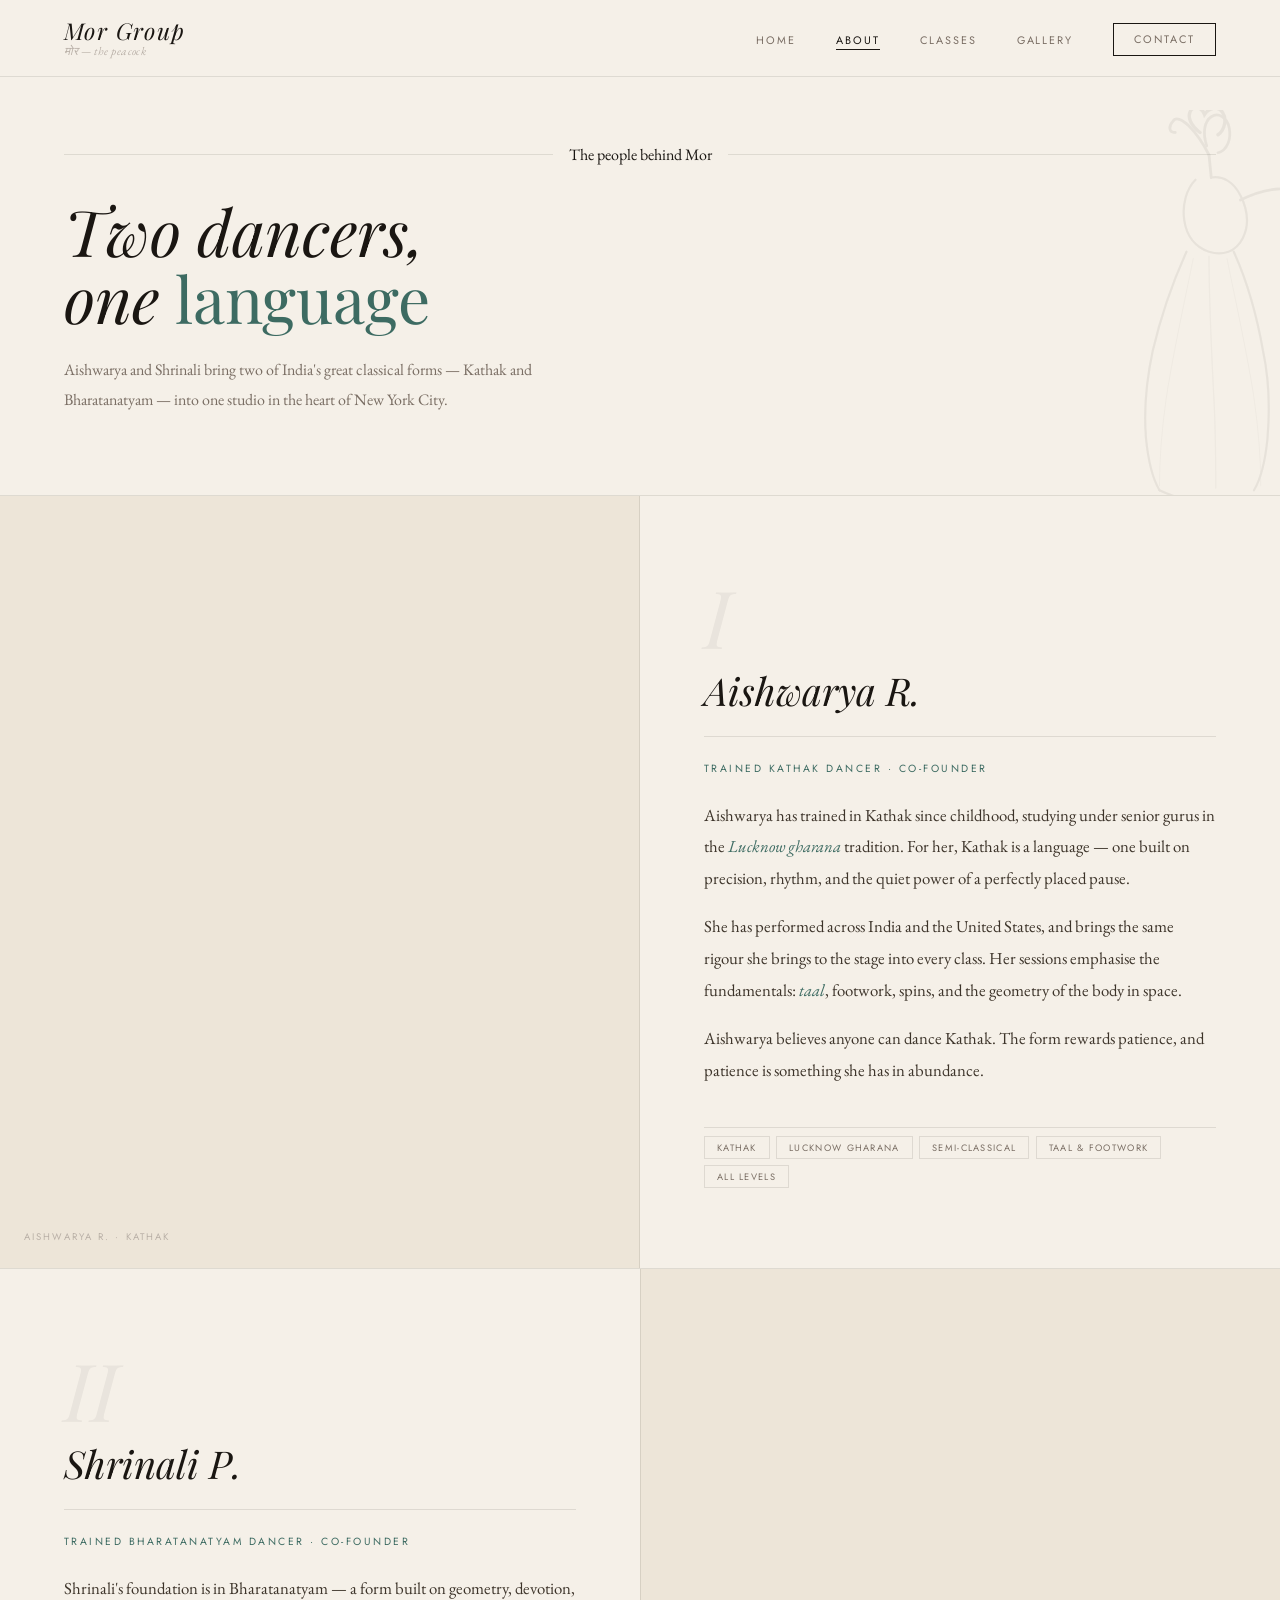
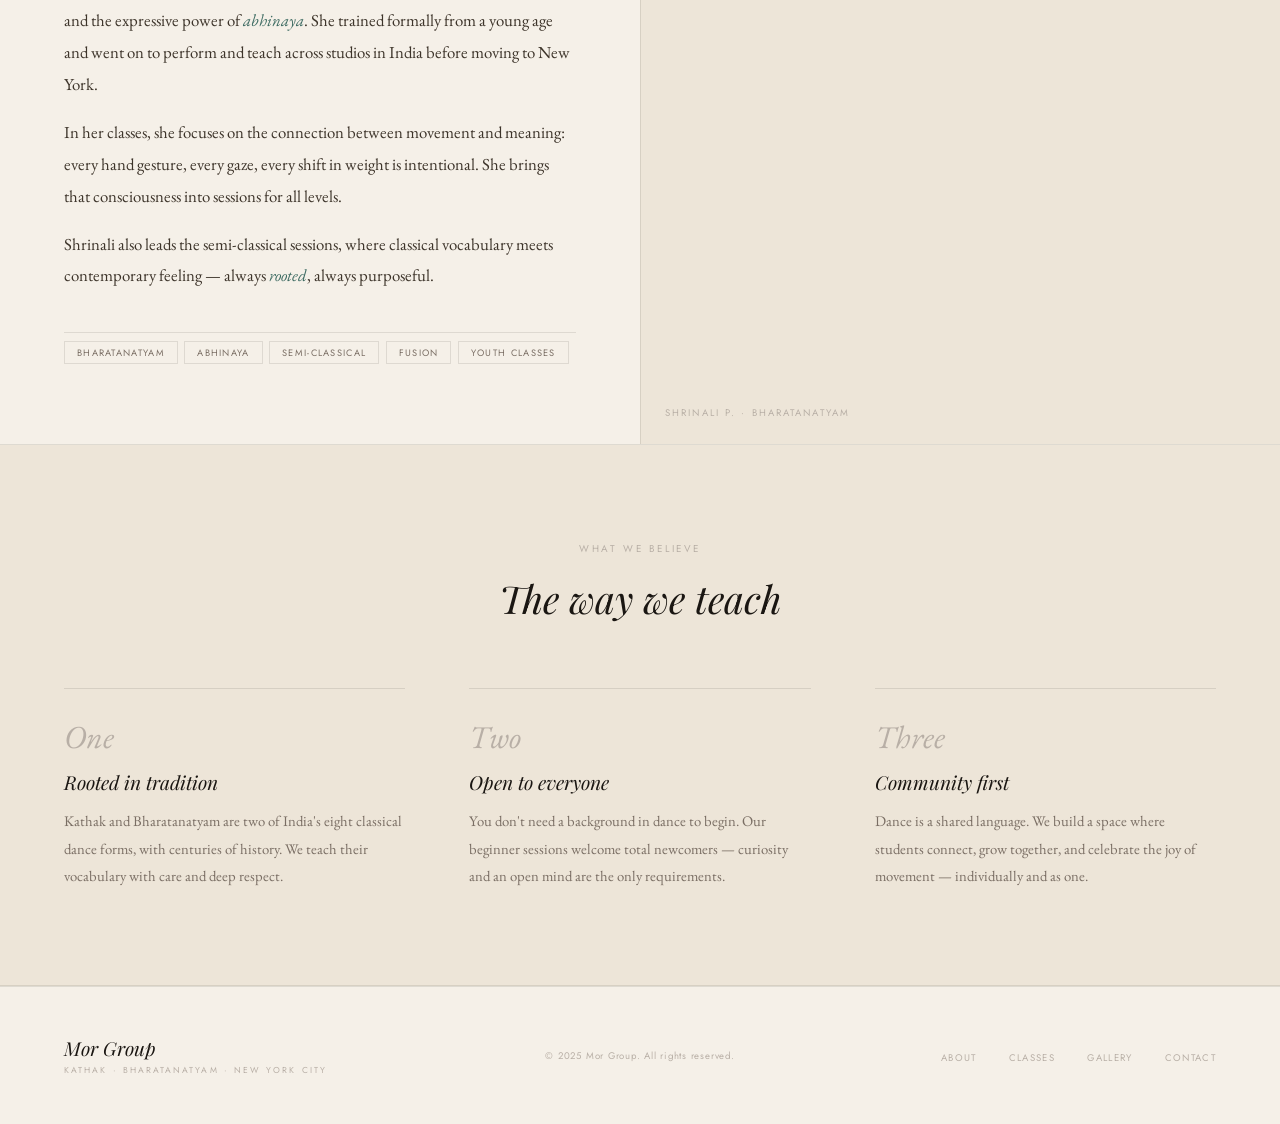
==== commit 185ca3e3: "Final design — ink motifs" ====
--- a/about.html
+++ b/about.html
@@ -127,6 +127,21 @@
 </div>
 
 <div class="page-header">
+  <!-- Dancer B motif — subtle background -->
+  <svg style="position:absolute;bottom:-20px;right:-10px;width:180px;opacity:0.06;pointer-events:none;user-select:none;" viewBox="0 0 160 360" fill="none" xmlns="http://www.w3.org/2000/svg" aria-hidden="true">
+    <path d="M86 32 C82 20 84 10 90 6 C96 2 104 6 106 16 C108 26 104 36 96 38" stroke="#1A1612" stroke-width="2.5" fill="none" stroke-linecap="round"/>
+    <path d="M80 20 C72 14 68 6 72 0 C76 -4 82 -2 84 4 C88 -2 96 -4 100 2 C104 8 102 18 96 22" stroke="#1A1612" stroke-width="3" fill="none" stroke-linecap="round"/>
+    <path d="M88 40 C84 32 78 22 70 14 C64 8 58 6 56 10 C52 14 52 20 58 20" stroke="#1A1612" stroke-width="2.5" fill="none" stroke-linecap="round"/>
+    <path d="M88 40 L90 60" stroke="#1A1612" stroke-width="2.5" fill="none" stroke-linecap="round"/>
+    <path d="M76 62 C68 70 64 84 66 98 C68 112 76 122 88 126 C100 130 112 126 118 114 C124 102 122 88 116 76 C110 64 100 58 90 60" stroke="#1A1612" stroke-width="2" fill="none" stroke-linecap="round"/>
+    <path d="M116 80 C128 74 142 70 154 70 C160 70 162 74 160 78" stroke="#1A1612" stroke-width="2.5" fill="none" stroke-linecap="round"/>
+    <path d="M68 126 C58 148 46 180 38 214 C32 242 30 268 32 292 C34 312 38 328 44 338" stroke="#1A1612" stroke-width="2" fill="none" stroke-linecap="round"/>
+    <path d="M110 126 C120 148 130 180 136 214 C142 242 142 268 140 292 C138 312 134 328 128 338" stroke="#1A1612" stroke-width="2" fill="none" stroke-linecap="round"/>
+    <path d="M44 338 C70 350 100 354 128 350" stroke="#1A1612" stroke-width="2" fill="none" stroke-linecap="round"/>
+    <path d="M88 130 C88 168 90 210 92 250 C94 282 94 310 94 336" stroke="#1A1612" stroke-width="1.2" fill="none" stroke-linecap="round" opacity="0.5"/>
+    <path d="M74 132 C66 172 56 216 50 256 C46 284 44 310 44 334" stroke="#1A1612" stroke-width="1" fill="none" stroke-linecap="round" opacity="0.38"/>
+    <path d="M104 132 C112 172 122 216 128 256 C132 284 134 310 134 334" stroke="#1A1612" stroke-width="1" fill="none" stroke-linecap="round" opacity="0.38"/>
+  </svg>
   <div class="page-header-rule">
     <span class="page-header-eyebrow">The people behind Mor</span>
   </div>
@@ -143,26 +158,7 @@
   <div class="instructor-section">
     <div class="instructor-photo anim">
       <!-- ADD PHOTO: <img src="images/aishwarya.jpg" alt="Aishwarya R." /> -->
-      <svg class="instructor-svg" viewBox="0 0 200 320" fill="none" xmlns="http://www.w3.org/2000/svg" aria-hidden="true">
-        <ellipse cx="100" cy="35" rx="16" ry="18" stroke="#1A1612" stroke-width="1.5" fill="none"/>
-        <circle cx="100" cy="30" r="1.5" fill="#1A1612"/>
-        <path d="M84 48 L84 62 M116 48 L116 62" stroke="#1A1612" stroke-width="1.4"/>
-        <path d="M84 62 C88 72 112 72 116 62" stroke="#1A1612" stroke-width="1.2" fill="none"/>
-        <path d="M84 62 C80 78 78 98 80 118 C82 138 88 148 100 152 C112 148 118 138 120 118 C122 98 120 78 116 62" stroke="#1A1612" stroke-width="1.6" fill="none"/>
-        <path d="M116 72 C126 68 144 62 162 52 C172 46 180 42 188 40" stroke="#1A1612" stroke-width="1.4" fill="none"/>
-        <path d="M188 40 C192 36 194 32 192 28 M188 40 C193 37 196 35 196 31 M188 40 C194 40 197 39 198 36" stroke="#1A1612" stroke-width="0.9" fill="none"/>
-        <path d="M84 72 C74 70 58 72 46 78 C38 82 34 90 36 98" stroke="#1A1612" stroke-width="1.4" fill="none"/>
-        <path d="M36 98 C34 106 38 112 46 110 C52 108 54 102 50 98" stroke="#1A1612" stroke-width="1.2" fill="none"/>
-        <path d="M80 118 C72 130 60 152 50 178 C42 200 38 224 38 244" stroke="#1A1612" stroke-width="1.5" fill="none"/>
-        <path d="M120 118 C128 130 140 152 150 178 C158 200 162 224 162 244" stroke="#1A1612" stroke-width="1.5" fill="none"/>
-        <path d="M38 244 C34 256 34 268 38 278" stroke="#1A1612" stroke-width="1.3"/>
-        <path d="M162 244 C166 256 166 268 162 278" stroke="#1A1612" stroke-width="1.3"/>
-        <path d="M38 278 C32 284 28 288 26 292 C28 296 36 296 44 292 C48 289 50 285 48 280" stroke="#1A1612" stroke-width="1.2" fill="none"/>
-        <path d="M162 278 C168 284 172 288 174 292 C172 296 164 296 156 292 C152 289 150 285 152 280" stroke="#1A1612" stroke-width="1.2" fill="none"/>
-        <path d="M100 155 L100 260" stroke="#1A1612" stroke-width="0.7" opacity="0.4"/>
-        <path d="M85 165 C80 190 72 220 65 248" stroke="#1A1612" stroke-width="0.7" opacity="0.4"/>
-        <path d="M115 165 C120 190 128 220 135 248" stroke="#1A1612" stroke-width="0.7" opacity="0.4"/>
-      </svg>
+      <!-- ADD PHOTO: <img src="images/aishwarya.jpg" alt="Aishwarya R." /> -->
       <span class="instructor-photo-label">Aishwarya R. · Kathak</span>
     </div>
     <div class="instructor-text">
@@ -188,30 +184,7 @@
   <div class="instructor-section flip">
     <div class="instructor-photo anim">
       <!-- ADD PHOTO: <img src="images/shrinali.jpg" alt="Shrinali P." /> -->
-      <svg class="instructor-svg" viewBox="0 0 200 320" fill="none" xmlns="http://www.w3.org/2000/svg" aria-hidden="true">
-        <ellipse cx="100" cy="35" rx="16" ry="18" stroke="#1A1612" stroke-width="1.5" fill="none"/>
-        <circle cx="100" cy="30" r="1.5" fill="#1A1612"/>
-        <path d="M84 48 L84 62 M116 48 L116 62" stroke="#1A1612" stroke-width="1.4"/>
-        <path d="M84 62 C88 72 112 72 116 62" stroke="#1A1612" stroke-width="1.2" fill="none"/>
-        <path d="M84 62 C80 78 78 98 80 118 C82 138 88 148 100 152 C112 148 118 138 120 118 C122 98 120 78 116 62" stroke="#1A1612" stroke-width="1.6" fill="none"/>
-        <!-- Both arms out wide — Bharatanatyam aramandi -->
-        <path d="M84 80 C70 76 52 74 34 76 C24 78 18 84 20 92" stroke="#1A1612" stroke-width="1.4" fill="none"/>
-        <path d="M20 92 C18 100 24 106 32 103 C38 101 40 94 36 90" stroke="#1A1612" stroke-width="1.2" fill="none"/>
-        <path d="M116 80 C130 76 148 74 166 76 C176 78 182 84 180 92" stroke="#1A1612" stroke-width="1.4" fill="none"/>
-        <path d="M180 92 C182 100 176 106 168 103 C162 101 160 94 164 90" stroke="#1A1612" stroke-width="1.2" fill="none"/>
-        <!-- Wide stance skirt — aramandi position -->
-        <path d="M80 118 C65 128 42 148 30 175 C20 198 18 225 20 250" stroke="#1A1612" stroke-width="1.5"/>
-        <path d="M120 118 C135 128 158 148 170 175 C180 198 182 225 180 250" stroke="#1A1612" stroke-width="1.5"/>
-        <path d="M20 250 C40 262 70 268 100 268 C130 268 160 262 180 250" stroke="#1A1612" stroke-width="1.3"/>
-        <!-- Bent knees in aramandi -->
-        <path d="M20 250 C18 262 22 275 30 280" stroke="#1A1612" stroke-width="1.4"/>
-        <path d="M180 250 C182 262 178 275 170 280" stroke="#1A1612" stroke-width="1.4"/>
-        <path d="M30 280 C24 286 22 292 24 298 C30 302 40 298 44 290" stroke="#1A1612" stroke-width="1.2" fill="none"/>
-        <path d="M170 280 C176 286 178 292 176 298 C170 302 160 298 156 290" stroke="#1A1612" stroke-width="1.2" fill="none"/>
-        <path d="M100 152 L100 265" stroke="#1A1612" stroke-width="0.7" opacity="0.35"/>
-        <path d="M80 165 C68 195 52 225 38 255" stroke="#1A1612" stroke-width="0.7" opacity="0.35"/>
-        <path d="M120 165 C132 195 148 225 162 255" stroke="#1A1612" stroke-width="0.7" opacity="0.35"/>
-      </svg>
+      <!-- ADD PHOTO: <img src="images/aishwarya.jpg" alt="Aishwarya R." /> -->
       <span class="instructor-photo-label">Shrinali P. · Bharatanatyam</span>
     </div>
     <div class="instructor-text">
--- a/css/style.css
+++ b/css/style.css
@@ -2,27 +2,23 @@
 *, *::before, *::after { box-sizing: border-box; margin: 0; padding: 0; }
 html { scroll-behavior: smooth; font-size: 16px; }
 
-/* ── PALETTE — ink on aged cream ── */
 :root {
-  --ink:        #1A1612;   /* near-black, warm */
-  --ink-mid:    #3D342A;   /* dark brown-ink */
-  --ink-muted:  #7A6E64;   /* faded ink */
-  --ink-faint:  #B8AFA6;   /* very faint ink */
-
-  --cream:      #F5F0E8;   /* aged paper */
-  --cream-warm: #EDE5D8;   /* slightly darker cream */
-  --cream-deep: #E0D5C4;   /* deeper parchment */
-
-  --teal:       #3D6B62;   /* deep muted peacock teal */
+  --ink:        #1A1612;
+  --ink-mid:    #3D342A;
+  --ink-muted:  #7A6E64;
+  --ink-faint:  #B8AFA6;
+  --cream:      #F5F0E8;
+  --cream-warm: #EDE5D8;
+  --cream-deep: #E0D5C4;
+  --teal:       #3D6B62;
   --teal-light: #5A8F84;
-  --gold:       #9A7A3A;   /* antique gold, used sparingly */
-
-  --rule:       rgba(26,22,18,0.12); /* thin ink rules */
+  --gold:       #9A7A3A;
+  --rule:       rgba(26,22,18,0.1);
   --radius:     1px;
 }
 
 body {
-  font-family: 'EB Garamond', 'Garamond', Georgia, serif;
+  font-family: 'EB Garamond', Georgia, serif;
   background: var(--cream);
   color: var(--ink);
   overflow-x: hidden;
@@ -35,42 +31,39 @@
 nav {
   position: fixed; top: 0; left: 0; right: 0; z-index: 200;
   display: flex; align-items: center; justify-content: space-between;
-  padding: 1.25rem 4rem;
+  padding: 1.2rem 4rem;
   background: rgba(245,240,232,0.95);
-  backdrop-filter: blur(12px);
-  -webkit-backdrop-filter: blur(12px);
+  backdrop-filter: blur(14px); -webkit-backdrop-filter: blur(14px);
   border-bottom: 1px solid var(--rule);
+  transition: box-shadow 0.3s;
 }
-nav.scrolled { box-shadow: 0 1px 20px rgba(26,22,18,0.06); }
+nav.scrolled { box-shadow: 0 1px 24px rgba(26,22,18,0.06); }
 
 .nav-logo { display: flex; flex-direction: column; line-height: 1; gap: 3px; }
 .nav-logo-main {
   font-family: 'Playfair Display', serif;
-  font-size: 1.4rem; font-weight: 400; letter-spacing: 0.08em; color: var(--ink);
-  font-style: italic;
+  font-size: 1.45rem; font-weight: 400; font-style: italic;
+  letter-spacing: 0.06em; color: var(--ink);
 }
 .nav-logo-hindi {
-  font-size: 0.75rem; letter-spacing: 0.04em;
-  color: var(--ink-faint); font-style: normal;
-  font-family: 'EB Garamond', serif;
+  font-family: 'EB Garamond', serif; font-style: italic;
+  font-size: 0.72rem; color: var(--ink-faint); letter-spacing: 0.04em;
 }
 
 .nav-links { display: flex; align-items: center; gap: 2.5rem; list-style: none; }
 .nav-links a {
   font-family: 'Jost', sans-serif;
-  font-size: 0.68rem; font-weight: 400; letter-spacing: 0.18em;
-  text-transform: uppercase; color: var(--ink-muted); transition: color 0.2s;
+  font-size: 0.68rem; letter-spacing: 0.18em; text-transform: uppercase;
+  color: var(--ink-muted); transition: color 0.2s;
 }
 .nav-links a:hover, .nav-links a.active { color: var(--ink); }
-.nav-links a.active { border-bottom: 1px solid var(--ink); padding-bottom: 1px; }
+.nav-links a.active { border-bottom: 1px solid currentColor; padding-bottom: 1px; }
 .nav-cta {
   border: 1px solid var(--ink) !important;
-  color: var(--ink) !important; padding: 0.45rem 1.25rem;
-  border-bottom: 1px solid var(--ink) !important;
+  padding: 0.45rem 1.25rem;
   transition: all 0.2s !important;
 }
 .nav-cta:hover { background: var(--ink) !important; color: var(--cream) !important; }
-.nav-cta.active { border-bottom: 1px solid var(--ink) !important; }
 
 .hamburger {
   display: none; flex-direction: column; gap: 5px;
@@ -86,7 +79,7 @@
 .mobile-menu.open { display: flex; }
 .mobile-menu a {
   font-family: 'Playfair Display', serif; font-style: italic;
-  font-size: 2.5rem; font-weight: 400; color: var(--ink); transition: color 0.2s;
+  font-size: 2.5rem; color: var(--ink); transition: color 0.2s;
 }
 .mobile-menu a:hover { color: var(--teal); }
 .mobile-close {
@@ -101,22 +94,20 @@
   border-bottom: 1px solid var(--rule);
   position: relative; overflow: hidden;
 }
-.page-header-rule {
+.page-header-eyebrow {
   display: flex; align-items: center; gap: 1rem; margin-bottom: 2rem;
 }
-.page-header-rule::before,
-.page-header-rule::after {
-  content: ''; flex: 1; height: 1px; background: var(--rule);
-}
-.page-header-eyebrow {
+.page-header-eyebrow::before,
+.page-header-eyebrow::after { content: ''; flex: 1; height: 1px; background: var(--rule); }
+.page-header-eyebrow span {
   font-family: 'Jost', sans-serif;
-  font-size: 0.65rem; letter-spacing: 0.28em; text-transform: uppercase;
+  font-size: 0.62rem; letter-spacing: 0.26em; text-transform: uppercase;
   color: var(--ink-faint); white-space: nowrap;
 }
 .page-header h1 {
-  font-family: 'Playfair Display', serif;
+  font-family: 'Playfair Display', serif; font-style: italic;
   font-size: clamp(2.8rem, 5vw, 5rem); font-weight: 400;
-  line-height: 1.05; color: var(--ink); font-style: italic;
+  line-height: 1.05; color: var(--ink);
 }
 .page-header h1 em { font-style: normal; color: var(--teal); }
 .page-header-sub {
@@ -124,73 +115,68 @@
   max-width: 520px; margin-top: 1.5rem;
 }
 
-/* ── SHARED HELPERS ── */
+/* ── MOTIF HELPER ── */
+.motif {
+  position: absolute; pointer-events: none; user-select: none;
+  opacity: 0.07;
+}
+
+/* ── HELPERS ── */
 .label {
   font-family: 'Jost', sans-serif;
-  font-size: 0.62rem; letter-spacing: 0.26em; text-transform: uppercase;
-  color: var(--ink-faint);
+  font-size: 0.62rem; letter-spacing: 0.26em; text-transform: uppercase; color: var(--ink-faint);
 }
-.rule { height: 1px; background: var(--rule); }
-.teal { color: var(--teal); }
-
 .btn-ink {
   display: inline-flex; align-items: center; gap: 0.5rem;
   border: 1px solid var(--ink); color: var(--ink);
   padding: 0.8rem 2rem; font-family: 'Jost', sans-serif;
-  font-size: 0.68rem; letter-spacing: 0.18em; text-transform: uppercase;
-  transition: all 0.2s;
+  font-size: 0.68rem; letter-spacing: 0.18em; text-transform: uppercase; transition: all 0.2s;
 }
 .btn-ink:hover { background: var(--ink); color: var(--cream); }
-
 .btn-teal {
   display: inline-flex; align-items: center; gap: 0.5rem;
   border: 1px solid var(--teal); color: var(--teal);
   padding: 0.8rem 2rem; font-family: 'Jost', sans-serif;
-  font-size: 0.68rem; letter-spacing: 0.18em; text-transform: uppercase;
-  transition: all 0.2s;
+  font-size: 0.68rem; letter-spacing: 0.18em; text-transform: uppercase; transition: all 0.2s;
 }
 .btn-teal:hover { background: var(--teal); color: var(--cream); }
 
 /* ── FOOTER ── */
 footer {
-  border-top: 1px solid var(--rule);
-  padding: 3rem 4rem;
-  display: grid; grid-template-columns: 1fr auto 1fr;
-  align-items: center; gap: 2rem;
+  border-top: 1px solid var(--rule); padding: 3rem 4rem;
+  display: grid; grid-template-columns: 1fr auto 1fr; align-items: center; gap: 2rem;
 }
 .footer-logo {
-  font-family: 'Playfair Display', serif;
-  font-size: 1.2rem; font-weight: 400; font-style: italic; color: var(--ink);
+  font-family: 'Playfair Display', serif; font-style: italic;
+  font-size: 1.2rem; color: var(--ink);
 }
 .footer-logo span {
   display: block; font-family: 'Jost', sans-serif; font-style: normal;
-  font-size: 0.55rem; letter-spacing: 0.24em; text-transform: uppercase;
+  font-size: 0.54rem; letter-spacing: 0.24em; text-transform: uppercase;
   color: var(--ink-faint); margin-top: 3px;
 }
 .footer-copy {
   font-family: 'Jost', sans-serif;
-  font-size: 0.62rem; color: var(--ink-faint); text-align: center; letter-spacing: 0.08em;
+  font-size: 0.6rem; color: var(--ink-faint); text-align: center; letter-spacing: 0.08em;
 }
 .footer-links { display: flex; gap: 2rem; justify-content: flex-end; list-style: none; }
 .footer-links a {
   font-family: 'Jost', sans-serif;
-  font-size: 0.62rem; letter-spacing: 0.14em; text-transform: uppercase;
+  font-size: 0.6rem; letter-spacing: 0.14em; text-transform: uppercase;
   color: var(--ink-faint); transition: color 0.2s;
 }
 .footer-links a:hover { color: var(--ink); }
 
 /* ── ANIMATIONS ── */
 @keyframes fadeUp {
-  from { opacity: 0; transform: translateY(18px); }
+  from { opacity: 0; transform: translateY(16px); }
   to   { opacity: 1; transform: translateY(0); }
 }
 .anim { opacity: 0; }
 .anim.visible { animation: fadeUp 0.9s ease forwards; }
-.d1 { animation-delay: 0.05s; }
-.d2 { animation-delay: 0.15s; }
-.d3 { animation-delay: 0.25s; }
-.d4 { animation-delay: 0.38s; }
-.d5 { animation-delay: 0.5s; }
+.d1 { animation-delay: 0.06s; } .d2 { animation-delay: 0.14s; }
+.d3 { animation-delay: 0.24s; } .d4 { animation-delay: 0.36s; }
+.d5 { animation-delay: 0.48s; }
 
 /* ── RESPONSIVE ── */
 @media (max-width: 820px) {
@@ -198,6 +184,8 @@
   .nav-links { display: none; }
   .hamburger { display: flex; }
   .page-header { padding: 7rem 1.5rem 3.5rem; }
-  footer { grid-template-columns: 1fr; text-align: center; padding: 2.5rem 1.5rem; gap: 1.5rem; }
+  footer { grid-template-columns: 1fr; text-align: center; padding: 2.5rem 1.5rem; gap: 1.2rem; }
   .footer-links { justify-content: center; }
 }
+
+/* shared nav/footer script */
